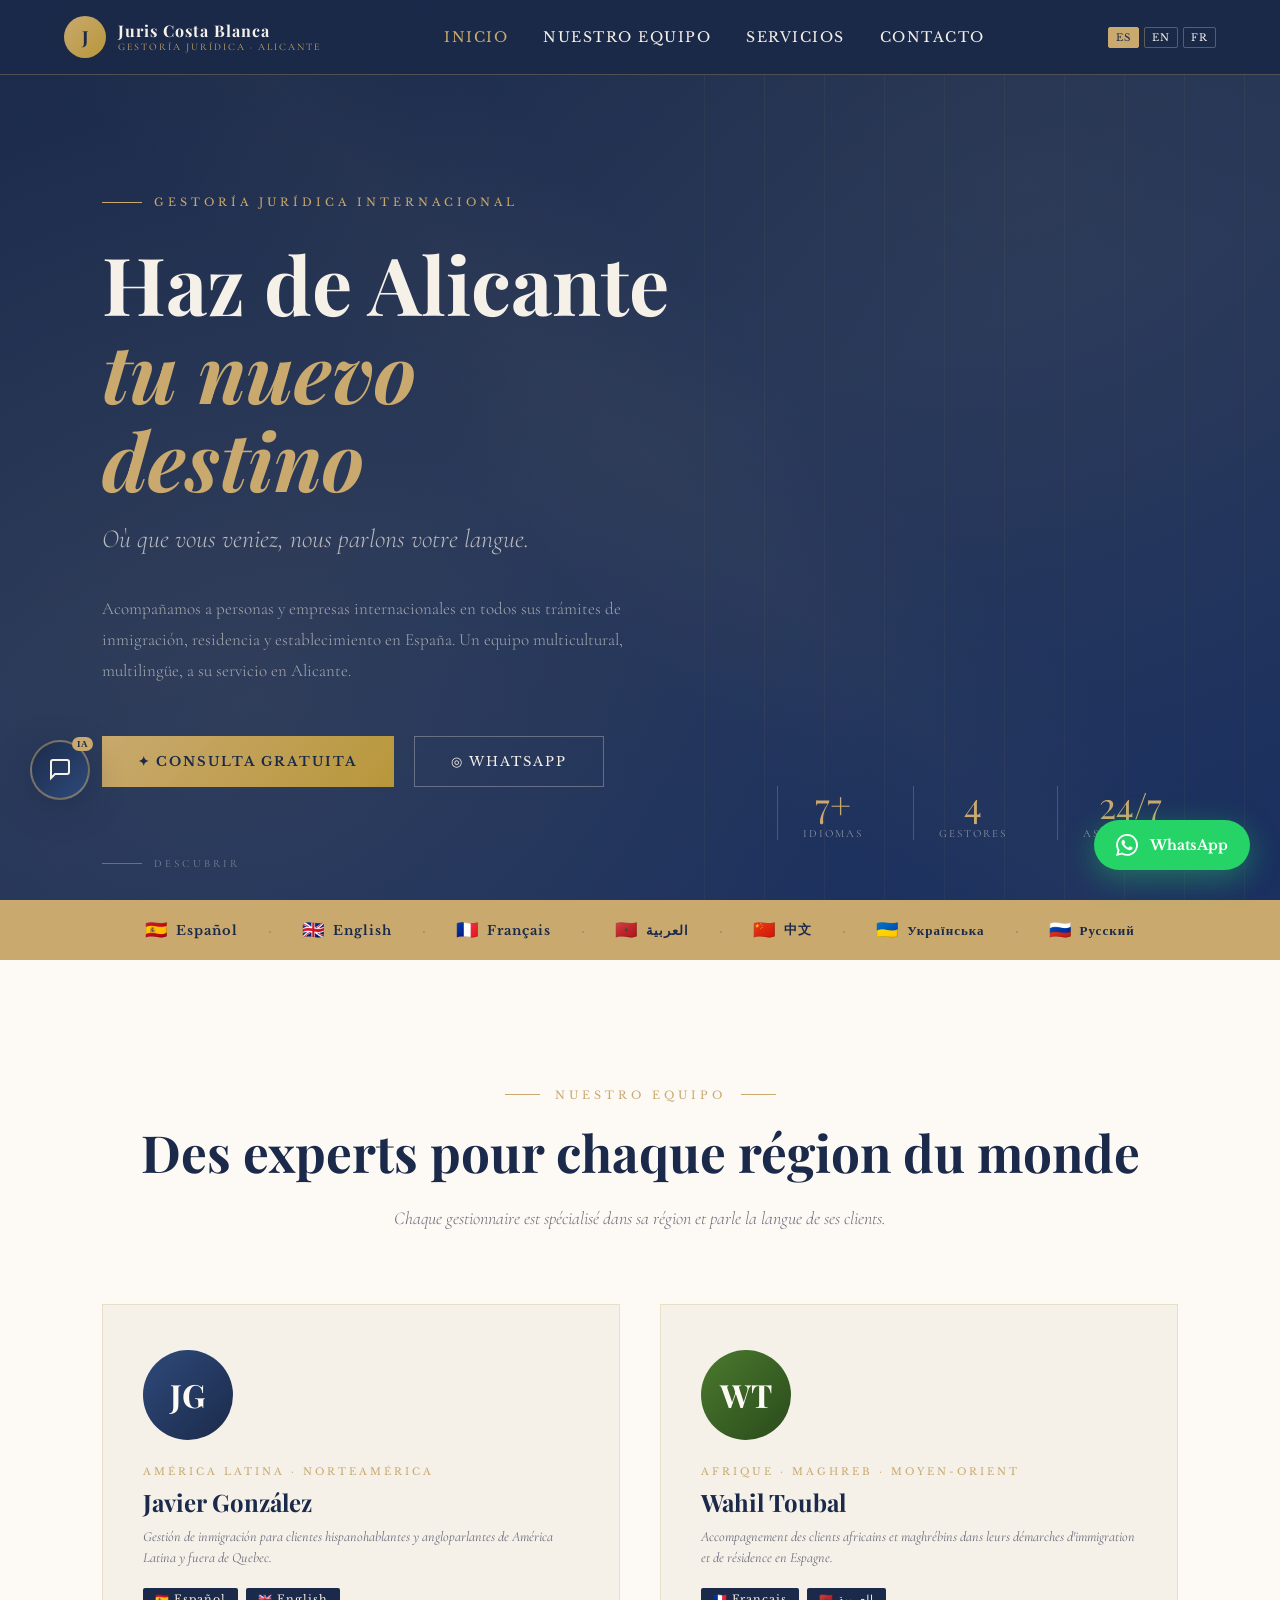
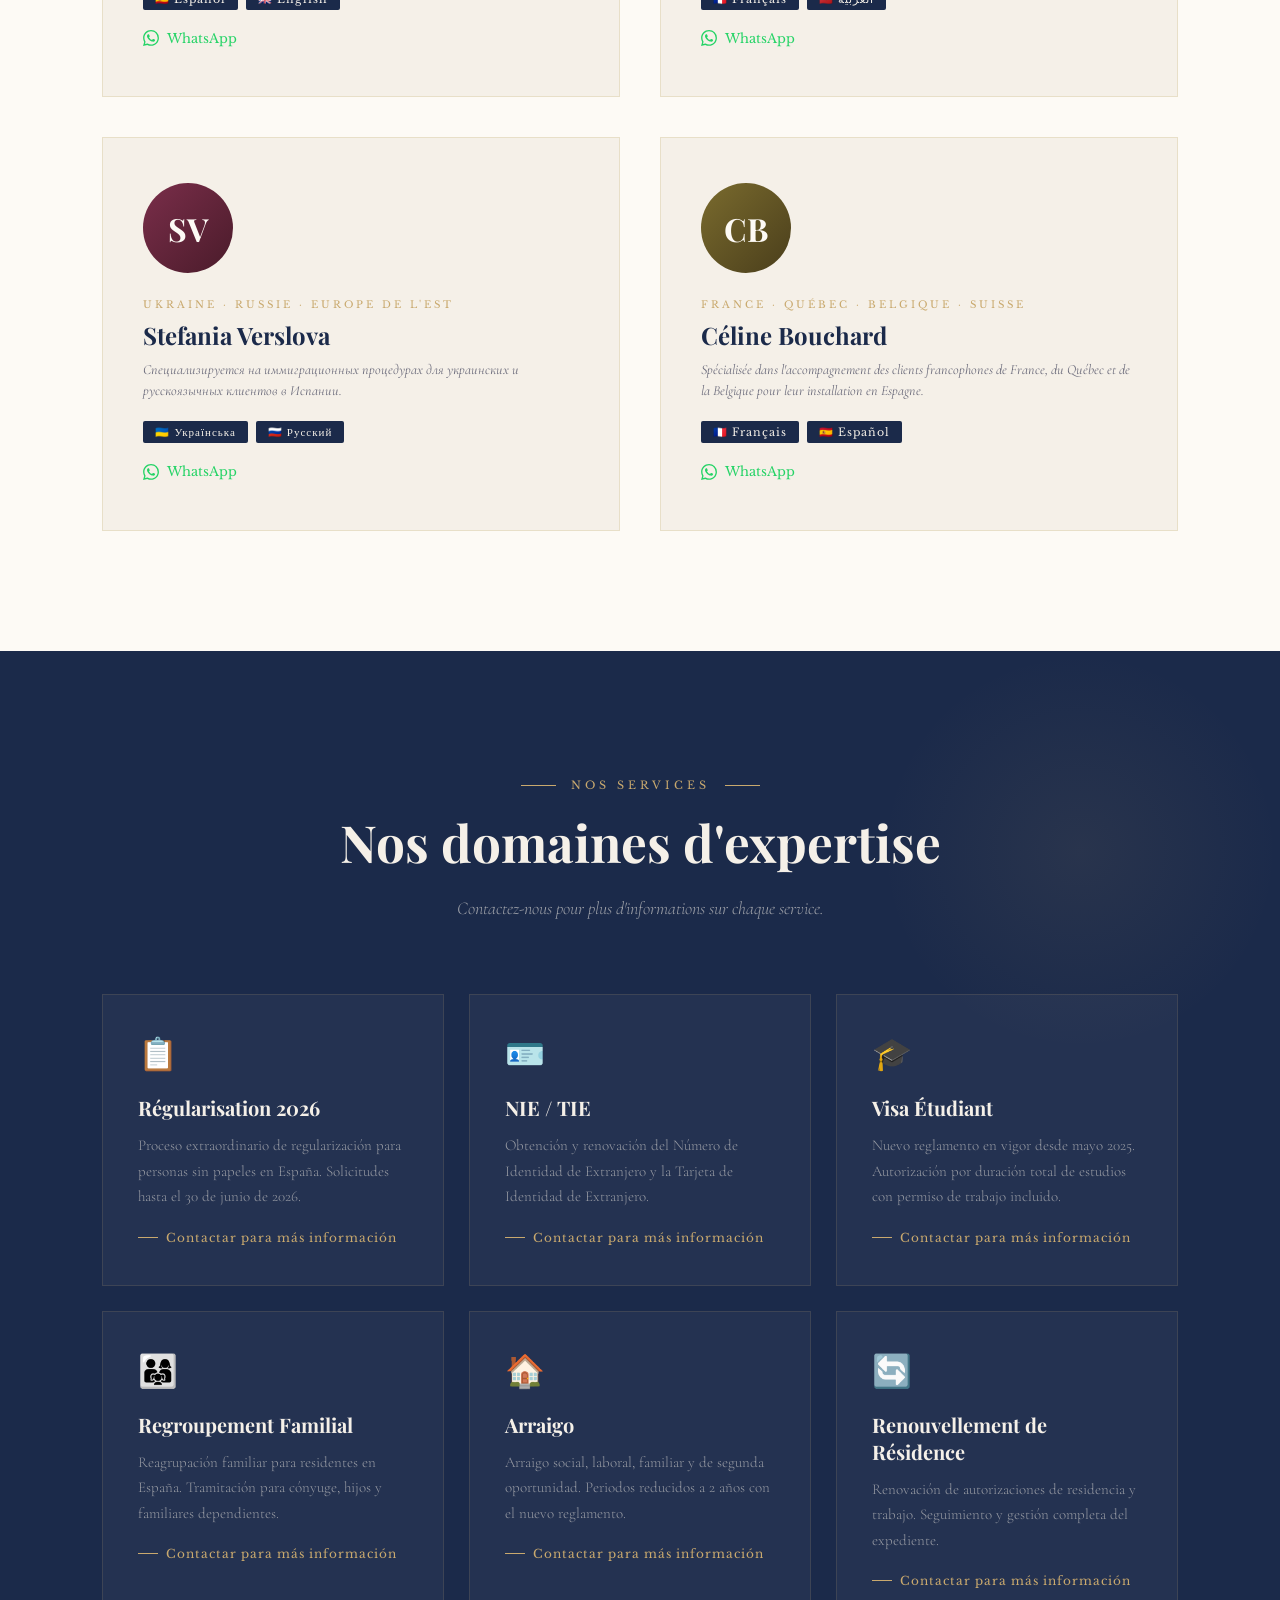
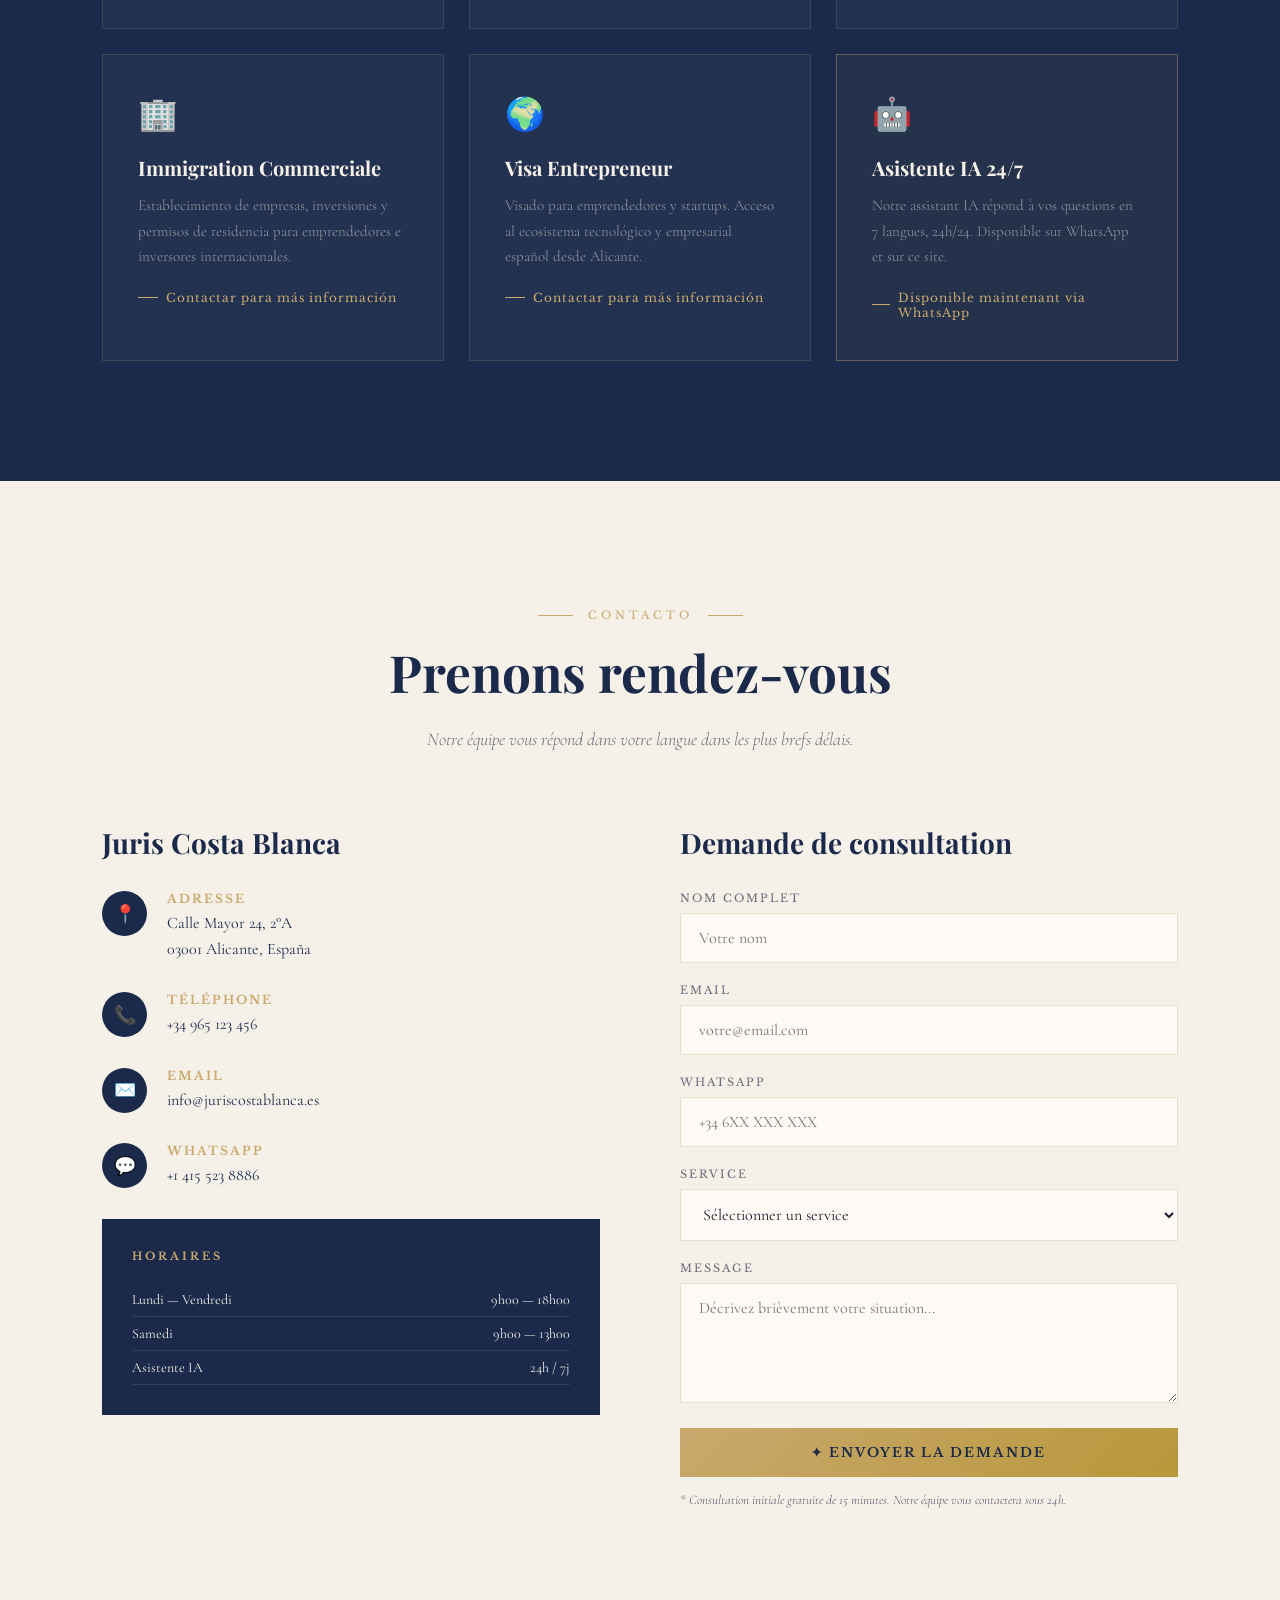
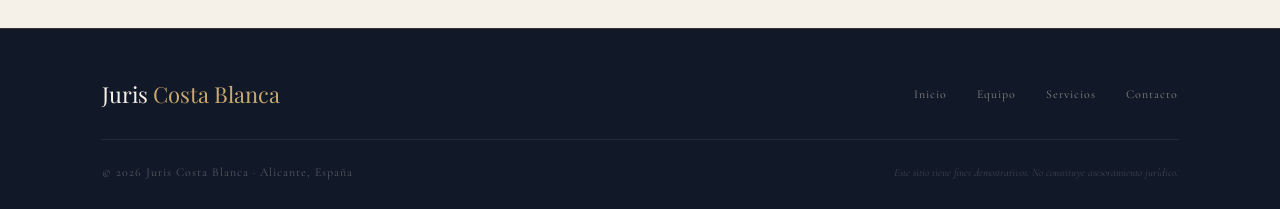
==== index.html @ 1ebd5392 "Update index.html" ====
<!DOCTYPE html>
<html lang="es">
<head>
  <meta charset="UTF-8" />
  <meta name="viewport" content="width=device-width, initial-scale=1.0" />
  <title>Juris Costa Blanca — Gestoría Jurídica Internacional · Alicante</title>
  <meta name="description" content="Gestoría jurídica especializada en inmigración internacional. Servicios en español, inglés, francés, árabe, chino, ucraniano y ruso. Alicante, España." />
  <link rel="stylesheet" href="style.css" />
  <link rel="icon" type="image/svg+xml" href="data:image/svg+xml,<svg xmlns='http://www.w3.org/2000/svg' viewBox='0 0 100 100'><text y='.9em' font-size='90'>⚖️</text></svg>" />
</head>
<body>

  <!-- NAVIGATION -->
  <nav>
    <a href="#accueil" class="nav-logo">
      <div class="nav-logo-icon">J</div>
      <div class="nav-logo-text">
        <span class="nav-logo-name">Juris Costa Blanca</span>
        <span class="nav-logo-sub">Gestoría Jurídica · Alicante</span>
      </div>
    </a>

    <ul class="nav-links" id="navLinks">
      <li><a href="#accueil" data-i18n="nav_accueil">Inicio</a></li>
      <li><a href="#bureau" data-i18n="nav_bureau">Nuestro Equipo</a></li>
      <li><a href="#activites" data-i18n="nav_activites">Servicios</a></li>
      <li><a href="#contact" data-i18n="nav_contact">Contacto</a></li>
    </ul>

    <div class="lang-selector">
      <button class="lang-btn active" onclick="setLang('es')">ES</button>
      <button class="lang-btn" onclick="setLang('en')">EN</button>
      <button class="lang-btn" onclick="setLang('fr')">FR</button>
    </div>

    <button class="hamburger" id="hamburger" aria-label="Menu">
      <span></span><span></span><span></span>
    </button>
  </nav>

  <!-- HERO -->
  <section id="accueil">
    <div class="hero-bg-pattern"></div>
    <div class="hero-lines"></div>

    <div class="hero-content">
      <div class="hero-eyebrow">
        <div class="hero-eyebrow-line"></div>
        <span data-i18n="hero_eyebrow">Gestoría Jurídica Internacional</span>
      </div>

      <h1 class="hero-title">
        <span data-i18n="hero_title1">Haz de Alicante</span><br>
        <em data-i18n="hero_title2">tu nuevo destino</em>
      </h1>

      <p class="hero-accroche" data-i18n="hero_accroche">
        Où que vous veniez, nous parlons votre langue.
      </p>

      <p class="hero-description" data-i18n="hero_description">
        Acompañamos a personas y empresas internacionales en todos sus trámites de inmigración, residencia y establecimiento en España. Un equipo multicultural, multilingüe, a su servicio en Alicante.
      </p>

      <div class="hero-ctas">
        <a href="#contact" class="btn-primary" data-i18n="hero_cta1">
          ✦ Consulta Gratuita
        </a>
        <a href="https://wa.me/14155238886" target="_blank" class="btn-secondary" data-i18n="hero_cta2">
          ◎ WhatsApp
        </a>
      </div>
    </div>

    <div class="hero-stats">
      <div class="hero-stat">
        <div class="hero-stat-number">7+</div>
        <div class="hero-stat-label" data-i18n="stat_langues">Idiomas</div>
      </div>
      <div class="hero-stat">
        <div class="hero-stat-number">4</div>
        <div class="hero-stat-label" data-i18n="stat_gestionnaires">Gestores</div>
      </div>
      <div class="hero-stat">
        <div class="hero-stat-number">24/7</div>
        <div class="hero-stat-label" data-i18n="stat_disponible">Asistente IA</div>
      </div>
    </div>

    <div class="hero-scroll">
      <div class="scroll-line"></div>
      <span data-i18n="hero_scroll">Descubrir</span>
    </div>
  </section>

  <!-- BARRE LANGUES -->
  <div class="langues-bar">
    <div class="langue-item"><span class="langue-flag">🇪🇸</span> Español</div>
    <div class="langue-sep">·</div>
    <div class="langue-item"><span class="langue-flag">🇬🇧</span> English</div>
    <div class="langue-sep">·</div>
    <div class="langue-item"><span class="langue-flag">🇫🇷</span> Français</div>
    <div class="langue-sep">·</div>
    <div class="langue-item"><span class="langue-flag">🇲🇦</span> العربية</div>
    <div class="langue-sep">·</div>
    <div class="langue-item"><span class="langue-flag">🇨🇳</span> 中文</div>
    <div class="langue-sep">·</div>
    <div class="langue-item"><span class="langue-flag">🇺🇦</span> Українська</div>
    <div class="langue-sep">·</div>
    <div class="langue-item"><span class="langue-flag">🇷🇺</span> Русский</div>
  </div>

  <!-- NOTRE BUREAU -->
  <section id="bureau">
    <div class="section-header reveal">
      <div class="section-eyebrow">
        <div class="section-eyebrow-line"></div>
        <span data-i18n="bureau_eyebrow">Nuestro Equipo</span>
        <div class="section-eyebrow-line"></div>
      </div>
      <h2 class="section-title" data-i18n="bureau_title">Des experts pour chaque région du monde</h2>
      <p class="section-subtitle" data-i18n="bureau_subtitle">
        Chaque gestionnaire est spécialisé dans sa région et parle la langue de ses clients.
      </p>
    </div>

    <div class="team-grid">

      <div class="team-card reveal">
        <div class="team-avatar avatar-javier">JG</div>
        <div class="team-region" data-i18n="javier_region">América Latina · Norteamérica</div>
        <h3 class="team-name">Javier González</h3>
        <p class="team-role" data-i18n="javier_role">
          Gestión de inmigración para clientes hispanohablantes y angloparlantes de América Latina y fuera de Quebec.
        </p>
        <div class="team-langues">
          <span class="langue-tag">🇪🇸 Español</span>
          <span class="langue-tag">🇬🇧 English</span>
        </div>
        <a href="https://wa.me/14155238886?text=Hola%20Javier%2C%20necesito%20informaci%C3%B3n%20sobre%20inmigraci%C3%B3n" target="_blank" class="team-whatsapp">
          <svg viewBox="0 0 24 24" width="16" height="16" fill="currentColor"><path d="M17.472 14.382c-.297-.149-1.758-.867-2.03-.967-.273-.099-.471-.148-.67.15-.197.297-.767.966-.94 1.164-.173.199-.347.223-.644.075-.297-.15-1.255-.463-2.39-1.475-.883-.788-1.48-1.761-1.653-2.059-.173-.297-.018-.458.13-.606.134-.133.298-.347.446-.52.149-.174.198-.298.298-.497.099-.198.05-.371-.025-.52-.075-.149-.669-1.612-.916-2.207-.242-.579-.487-.5-.669-.51-.173-.008-.371-.01-.57-.01-.198 0-.52.074-.792.372-.272.297-1.04 1.016-1.04 2.479 0 1.462 1.065 2.875 1.213 3.074.149.198 2.096 3.2 5.077 4.487.709.306 1.262.489 1.694.625.712.227 1.36.195 1.871.118.571-.085 1.758-.719 2.006-1.413.248-.694.248-1.289.173-1.413-.074-.124-.272-.198-.57-.347m-5.421 7.403h-.004a9.87 9.87 0 01-5.031-1.378l-.361-.214-3.741.982.998-3.648-.235-.374a9.86 9.86 0 01-1.51-5.26c.001-5.45 4.436-9.884 9.888-9.884 2.64 0 5.122 1.03 6.988 2.898a9.825 9.825 0 012.893 6.994c-.003 5.45-4.437 9.884-9.885 9.884m8.413-18.297A11.815 11.815 0 0012.05 0C5.495 0 .16 5.335.157 11.892c0 2.096.547 4.142 1.588 5.945L.057 24l6.305-1.654a11.882 11.882 0 005.683 1.448h.005c6.554 0 11.89-5.335 11.893-11.893a11.821 11.821 0 00-3.48-8.413z"/></svg>
          WhatsApp
        </a>
      </div>

      <div class="team-card reveal">
        <div class="team-avatar avatar-wahil">WT</div>
        <div class="team-region" data-i18n="wahil_region">Afrique · Maghreb · Moyen-Orient</div>
        <h3 class="team-name">Wahil Toubal</h3>
        <p class="team-role" data-i18n="wahil_role">
          Accompagnement des clients africains et maghrébins dans leurs démarches d'immigration et de résidence en Espagne.
        </p>
        <div class="team-langues">
          <span class="langue-tag">🇫🇷 Français</span>
          <span class="langue-tag">🇲🇦 العربية</span>
        </div>
        <a href="https://wa.me/14155238886?text=Bonjour%20Wahil%2C%20j%27ai%20besoin%20d%27informations%20sur%20l%27immigration" target="_blank" class="team-whatsapp">
          <svg viewBox="0 0 24 24" width="16" height="16" fill="currentColor"><path d="M17.472 14.382c-.297-.149-1.758-.867-2.03-.967-.273-.099-.471-.148-.67.15-.197.297-.767.966-.94 1.164-.173.199-.347.223-.644.075-.297-.15-1.255-.463-2.39-1.475-.883-.788-1.48-1.761-1.653-2.059-.173-.297-.018-.458.13-.606.134-.133.298-.347.446-.52.149-.174.198-.298.298-.497.099-.198.05-.371-.025-.52-.075-.149-.669-1.612-.916-2.207-.242-.579-.487-.5-.669-.51-.173-.008-.371-.01-.57-.01-.198 0-.52.074-.792.372-.272.297-1.04 1.016-1.04 2.479 0 1.462 1.065 2.875 1.213 3.074.149.198 2.096 3.2 5.077 4.487.709.306 1.262.489 1.694.625.712.227 1.36.195 1.871.118.571-.085 1.758-.719 2.006-1.413.248-.694.248-1.289.173-1.413-.074-.124-.272-.198-.57-.347m-5.421 7.403h-.004a9.87 9.87 0 01-5.031-1.378l-.361-.214-3.741.982.998-3.648-.235-.374a9.86 9.86 0 01-1.51-5.26c.001-5.45 4.436-9.884 9.888-9.884 2.64 0 5.122 1.03 6.988 2.898a9.825 9.825 0 012.893 6.994c-.003 5.45-4.437 9.884-9.885 9.884m8.413-18.297A11.815 11.815 0 0012.05 0C5.495 0 .16 5.335.157 11.892c0 2.096.547 4.142 1.588 5.945L.057 24l6.305-1.654a11.882 11.882 0 005.683 1.448h.005c6.554 0 11.89-5.335 11.893-11.893a11.821 11.821 0 00-3.48-8.413z"/></svg>
          WhatsApp
        </a>
      </div>

      <div class="team-card reveal">
        <div class="team-avatar avatar-stefania">SV</div>
        <div class="team-region" data-i18n="stefania_region">Ukraine · Russie · Europe de l'Est</div>
        <h3 class="team-name">Stefania Verslova</h3>
        <p class="team-role" data-i18n="stefania_role">
          Специализируется на иммиграционных процедурах для украинских и русскоязычных клиентов в Испании.
        </p>
        <div class="team-langues">
          <span class="langue-tag">🇺🇦 Українська</span>
          <span class="langue-tag">🇷🇺 Русский</span>
        </div>
        <a href="https://wa.me/14155238886?text=Hello%2C%20I%20need%20information%20about%20immigration" target="_blank" class="team-whatsapp">
          <svg viewBox="0 0 24 24" width="16" height="16" fill="currentColor"><path d="M17.472 14.382c-.297-.149-1.758-.867-2.03-.967-.273-.099-.471-.148-.67.15-.197.297-.767.966-.94 1.164-.173.199-.347.223-.644.075-.297-.15-1.255-.463-2.39-1.475-.883-.788-1.48-1.761-1.653-2.059-.173-.297-.018-.458.13-.606.134-.133.298-.347.446-.52.149-.174.198-.298.298-.497.099-.198.05-.371-.025-.52-.075-.149-.669-1.612-.916-2.207-.242-.579-.487-.5-.669-.51-.173-.008-.371-.01-.57-.01-.198 0-.52.074-.792.372-.272.297-1.04 1.016-1.04 2.479 0 1.462 1.065 2.875 1.213 3.074.149.198 2.096 3.2 5.077 4.487.709.306 1.262.489 1.694.625.712.227 1.36.195 1.871.118.571-.085 1.758-.719 2.006-1.413.248-.694.248-1.289.173-1.413-.074-.124-.272-.198-.57-.347m-5.421 7.403h-.004a9.87 9.87 0 01-5.031-1.378l-.361-.214-3.741.982.998-3.648-.235-.374a9.86 9.86 0 01-1.51-5.26c.001-5.45 4.436-9.884 9.888-9.884 2.64 0 5.122 1.03 6.988 2.898a9.825 9.825 0 012.893 6.994c-.003 5.45-4.437 9.884-9.885 9.884m8.413-18.297A11.815 11.815 0 0012.05 0C5.495 0 .16 5.335.157 11.892c0 2.096.547 4.142 1.588 5.945L.057 24l6.305-1.654a11.882 11.882 0 005.683 1.448h.005c6.554 0 11.89-5.335 11.893-11.893a11.821 11.821 0 00-3.48-8.413z"/></svg>
          WhatsApp
        </a>
      </div>

      <div class="team-card reveal">
        <div class="team-avatar avatar-celine">CB</div>
        <div class="team-region" data-i18n="celine_region">France · Québec · Belgique · Suisse</div>
        <h3 class="team-name">Céline Bouchard</h3>
        <p class="team-role" data-i18n="celine_role">
          Spécialisée dans l'accompagnement des clients francophones de France, du Québec et de la Belgique pour leur installation en Espagne.
        </p>
        <div class="team-langues">
          <span class="langue-tag">🇫🇷 Français</span>
          <span class="langue-tag">🇪🇸 Español</span>
        </div>
        <a href="https://wa.me/14155238886?text=Bonjour%20C%C3%A9line%2C%20j%27ai%20besoin%20d%27informations%20sur%20l%27immigration" target="_blank" class="team-whatsapp">
          <svg viewBox="0 0 24 24" width="16" height="16" fill="currentColor"><path d="M17.472 14.382c-.297-.149-1.758-.867-2.03-.967-.273-.099-.471-.148-.67.15-.197.297-.767.966-.94 1.164-.173.199-.347.223-.644.075-.297-.15-1.255-.463-2.39-1.475-.883-.788-1.48-1.761-1.653-2.059-.173-.297-.018-.458.13-.606.134-.133.298-.347.446-.52.149-.174.198-.298.298-.497.099-.198.05-.371-.025-.52-.075-.149-.669-1.612-.916-2.207-.242-.579-.487-.5-.669-.51-.173-.008-.371-.01-.57-.01-.198 0-.52.074-.792.372-.272.297-1.04 1.016-1.04 2.479 0 1.462 1.065 2.875 1.213 3.074.149.198 2.096 3.2 5.077 4.487.709.306 1.262.489 1.694.625.712.227 1.36.195 1.871.118.571-.085 1.758-.719 2.006-1.413.248-.694.248-1.289.173-1.413-.074-.124-.272-.198-.57-.347m-5.421 7.403h-.004a9.87 9.87 0 01-5.031-1.378l-.361-.214-3.741.982.998-3.648-.235-.374a9.86 9.86 0 01-1.51-5.26c.001-5.45 4.436-9.884 9.888-9.884 2.64 0 5.122 1.03 6.988 2.898a9.825 9.825 0 012.893 6.994c-.003 5.45-4.437 9.884-9.885 9.884m8.413-18.297A11.815 11.815 0 0012.05 0C5.495 0 .16 5.335.157 11.892c0 2.096.547 4.142 1.588 5.945L.057 24l6.305-1.654a11.882 11.882 0 005.683 1.448h.005c6.554 0 11.89-5.335 11.893-11.893a11.821 11.821 0 00-3.48-8.413z"/></svg>
          WhatsApp
        </a>
      </div>

    </div>
  </section>

  <!-- ACTIVITÉS -->
  <section id="activites">
    <div class="section-header reveal">
      <div class="section-eyebrow">
        <div class="section-eyebrow-line"></div>
        <span data-i18n="activites_eyebrow">Nos Services</span>
        <div class="section-eyebrow-line"></div>
      </div>
      <h2 class="section-title" data-i18n="activites_title">Nos domaines d'expertise</h2>
      <p class="section-subtitle" data-i18n="activites_subtitle">
        Contactez-nous pour plus d'informations sur chaque service.
      </p>
    </div>

    <div class="activites-grid">

      <div class="activite-card reveal">
        <div class="activite-icon">📋</div>
        <h3 class="activite-title" data-i18n="act1_title">Régularisation 2026</h3>
        <p class="activite-desc" data-i18n="act1_desc">
          Proceso extraordinario de regularización para personas sin papeles en España. Solicitudes hasta el 30 de junio de 2026.
        </p>
        <div class="activite-contact" data-i18n="act_contact">Contactar para más información</div>
      </div>

      <div class="activite-card reveal">
        <div class="activite-icon">🪪</div>
        <h3 class="activite-title" data-i18n="act2_title">NIE / TIE</h3>
        <p class="activite-desc" data-i18n="act2_desc">
          Obtención y renovación del Número de Identidad de Extranjero y la Tarjeta de Identidad de Extranjero.
        </p>
        <div class="activite-contact" data-i18n="act_contact">Contactar para más información</div>
      </div>

      <div class="activite-card reveal">
        <div class="activite-icon">🎓</div>
        <h3 class="activite-title" data-i18n="act3_title">Visa Étudiant</h3>
        <p class="activite-desc" data-i18n="act3_desc">
          Nuevo reglamento en vigor desde mayo 2025. Autorización por duración total de estudios con permiso de trabajo incluido.
        </p>
        <div class="activite-contact" data-i18n="act_contact">Contactar para más información</div>
      </div>

      <div class="activite-card reveal">
        <div class="activite-icon">👨‍👩‍👧</div>
        <h3 class="activite-title" data-i18n="act4_title">Regroupement Familial</h3>
        <p class="activite-desc" data-i18n="act4_desc">
          Reagrupación familiar para residentes en España. Tramitación para cónyuge, hijos y familiares dependientes.
        </p>
        <div class="activite-contact" data-i18n="act_contact">Contactar para más información</div>
      </div>

      <div class="activite-card reveal">
        <div class="activite-icon">🏠</div>
        <h3 class="activite-title" data-i18n="act5_title">Arraigo</h3>
        <p class="activite-desc" data-i18n="act5_desc">
          Arraigo social, laboral, familiar y de segunda oportunidad. Periodos reducidos a 2 años con el nuevo reglamento.
        </p>
        <div class="activite-contact" data-i18n="act_contact">Contactar para más información</div>
      </div>

      <div class="activite-card reveal">
        <div class="activite-icon">🔄</div>
        <h3 class="activite-title" data-i18n="act6_title">Renouvellement de Résidence</h3>
        <p class="activite-desc" data-i18n="act6_desc">
          Renovación de autorizaciones de residencia y trabajo. Seguimiento y gestión completa del expediente.
        </p>
        <div class="activite-contact" data-i18n="act_contact">Contactar para más información</div>
      </div>

      <div class="activite-card reveal">
        <div class="activite-icon">🏢</div>
        <h3 class="activite-title" data-i18n="act7_title">Immigration Commerciale</h3>
        <p class="activite-desc" data-i18n="act7_desc">
          Establecimiento de empresas, inversiones y permisos de residencia para emprendedores e inversores internacionales.
        </p>
        <div class="activite-contact" data-i18n="act_contact">Contactar para más información</div>
      </div>

      <div class="activite-card reveal">
        <div class="activite-icon">🌍</div>
        <h3 class="activite-title" data-i18n="act8_title">Visa Entrepreneur</h3>
        <p class="activite-desc" data-i18n="act8_desc">
          Visado para emprendedores y startups. Acceso al ecosistema tecnológico y empresarial español desde Alicante.
        </p>
        <div class="activite-contact" data-i18n="act_contact">Contactar para más información</div>
      </div>

      <div class="activite-card reveal" style="border-color: rgba(201,169,110,0.4); background: rgba(201,169,110,0.06);">
        <div class="activite-icon">🤖</div>
        <h3 class="activite-title" data-i18n="act9_title">Asistente IA 24/7</h3>
        <p class="activite-desc" data-i18n="act9_desc">
          Notre assistant IA répond à vos questions en 7 langues, 24h/24. Disponible sur WhatsApp et sur ce site.
        </p>
        <div class="activite-contact" data-i18n="act9_contact">Disponible maintenant via WhatsApp</div>
      </div>

    </div>
  </section>

  <!-- CONTACT -->
  <section id="contact">
    <div class="section-header reveal">
      <div class="section-eyebrow">
        <div class="section-eyebrow-line"></div>
        <span data-i18n="contact_eyebrow">Contacto</span>
        <div class="section-eyebrow-line"></div>
      </div>
      <h2 class="section-title" data-i18n="contact_title">Prenons rendez-vous</h2>
      <p class="section-subtitle" data-i18n="contact_subtitle">
        Notre équipe vous répond dans votre langue dans les plus brefs délais.
      </p>
    </div>

    <div class="contact-grid">
      <div class="contact-info reveal">
        <h3 data-i18n="contact_info_title">Juris Costa Blanca</h3>

        <div class="contact-item">
          <div class="contact-item-icon">📍</div>
          <div class="contact-item-content">
            <h4 data-i18n="contact_adresse">Adresse</h4>
            <p>Calle Mayor 24, 2°A<br>03001 Alicante, España</p>
          </div>
        </div>

        <div class="contact-item">
          <div class="contact-item-icon">📞</div>
          <div class="contact-item-content">
            <h4 data-i18n="contact_tel">Téléphone</h4>
            <p>+34 965 123 456</p>
          </div>
        </div>

        <div class="contact-item">
          <div class="contact-item-icon">✉️</div>
          <div class="contact-item-content">
            <h4>Email</h4>
            <p>info@juriscostablanca.es</p>
          </div>
        </div>

        <div class="contact-item">
          <div class="contact-item-icon">💬</div>
          <div class="contact-item-content">
            <h4>WhatsApp</h4>
            <p>+1 415 523 8886</p>
          </div>
        </div>

        <div class="contact-horaires">
          <h4 data-i18n="contact_horaires">Horaires</h4>
          <div class="horaire-row">
            <span data-i18n="horaire_semaine">Lundi — Vendredi</span>
            <span>9h00 — 18h00</span>
          </div>
          <div class="horaire-row">
            <span data-i18n="horaire_samedi">Samedi</span>
            <span>9h00 — 13h00</span>
          </div>
          <div class="horaire-row">
            <span data-i18n="horaire_ia">Asistente IA</span>
            <span>24h / 7j</span>
          </div>
        </div>
      </div>

      <div class="contact-form-section reveal">
        <h3 data-i18n="form_title">Demande de consultation</h3>
        <div class="form-group">
          <label data-i18n="form_nom">Nom complet</label>
          <input type="text" placeholder="Votre nom" />
        </div>
        <div class="form-group">
          <label>Email</label>
          <input type="email" placeholder="votre@email.com" />
        </div>
        <div class="form-group">
          <label>WhatsApp</label>
          <input type="tel" placeholder="+34 6XX XXX XXX" />
        </div>
        <div class="form-group">
          <label data-i18n="form_service">Service</label>
          <select>
            <option data-i18n="form_select">Sélectionner un service</option>
            <option>Régularisation 2026</option>
            <option>NIE / TIE</option>
            <option>Visa Étudiant</option>
            <option>Regroupement Familial</option>
            <option>Arraigo</option>
            <option>Renouvellement Résidence</option>
            <option>Immigration Commerciale</option>
            <option>Visa Entrepreneur</option>
          </select>
        </div>
        <div class="form-group">
          <label data-i18n="form_message">Message</label>
          <textarea placeholder="Décrivez brièvement votre situation..."></textarea>
        </div>
        <button class="btn-primary" style="width:100%; justify-content:center;" data-i18n="form_submit">
          ✦ Envoyer la demande
        </button>
        <p class="form-note" data-i18n="form_note">
          * Consultation initiale gratuite de 15 minutes. Notre équipe vous contactera sous 24h.
        </p>
      </div>
    </div>
  </section>

  <!-- WHATSAPP FLOAT -->
  <a href="https://wa.me/14155238886?text=Hola%2C%20me%20gustar%C3%ADa%20obtener%20informaci%C3%B3n%20sobre%20inmigraci%C3%B3n%20en%20Espa%C3%B1a" 
     target="_blank" 
     class="whatsapp-float"
     aria-label="Contactar por WhatsApp">
    <svg viewBox="0 0 24 24" xmlns="http://www.w3.org/2000/svg">
      <path d="M17.472 14.382c-.297-.149-1.758-.867-2.03-.967-.273-.099-.471-.148-.67.15-.197.297-.767.966-.94 1.164-.173.199-.347.223-.644.075-.297-.15-1.255-.463-2.39-1.475-.883-.788-1.48-1.761-1.653-2.059-.173-.297-.018-.458.13-.606.134-.133.298-.347.446-.52.149-.174.198-.298.298-.497.099-.198.05-.371-.025-.52-.075-.149-.669-1.612-.916-2.207-.242-.579-.487-.5-.669-.51-.173-.008-.371-.01-.57-.01-.198 0-.52.074-.792.372-.272.297-1.04 1.016-1.04 2.479 0 1.462 1.065 2.875 1.213 3.074.149.198 2.096 3.2 5.077 4.487.709.306 1.262.489 1.694.625.712.227 1.36.195 1.871.118.571-.085 1.758-.719 2.006-1.413.248-.694.248-1.289.173-1.413-.074-.124-.272-.198-.57-.347m-5.421 7.403h-.004a9.87 9.87 0 01-5.031-1.378l-.361-.214-3.741.982.998-3.648-.235-.374a9.86 9.86 0 01-1.51-5.26c.001-5.45 4.436-9.884 9.888-9.884 2.64 0 5.122 1.03 6.988 2.898a9.825 9.825 0 012.893 6.994c-.003 5.45-4.437 9.884-9.885 9.884m8.413-18.297A11.815 11.815 0 0012.05 0C5.495 0 .16 5.335.157 11.892c0 2.096.547 4.142 1.588 5.945L.057 24l6.305-1.654a11.882 11.882 0 005.683 1.448h.005c6.554 0 11.89-5.335 11.893-11.893a11.821 11.821 0 00-3.48-8.413z"/>
    </svg>
    WhatsApp
  </a>

  <!-- FOOTER -->
  <footer>
    <div class="footer-top">
      <div class="footer-logo">
        Juris <span>Costa Blanca</span>
      </div>
      <div class="footer-links">
        <a href="#accueil" data-i18n="nav_accueil">Inicio</a>
        <a href="#bureau" data-i18n="nav_bureau">Equipo</a>
        <a href="#activites" data-i18n="nav_activites">Servicios</a>
        <a href="#contact" data-i18n="nav_contact">Contacto</a>
      </div>
    </div>
    <div class="footer-bottom">
      <p class="footer-copy">© 2026 Juris Costa Blanca · Alicante, España</p>
      <p class="footer-legal">Este sitio tiene fines demostrativos. No constituye asesoramiento jurídico.</p>
    </div>
  </footer>

  <script src="main.js"></script>
  <script src="api/chat.js"></script>
</body>
</html>
---- style.css ----
@import url('https://fonts.googleapis.com/css2?family=Playfair+Display:wght@400;600;700&family=Cormorant+Garamond:ital,wght@0,300;0,400;0,600;1,300&family=Libre+Baskerville:wght@400;700&display=swap');

:root {
  --bleu-profond: #1B2A4A;
  --bleu-marine: #243558;
  --bleu-accent: #2E4A7A;
  --beige-clair: #F5F0E8;
  --beige-moyen: #E8DFC8;
  --beige-dore: #C9A96E;
  --blanc: #FDFAF5;
  --texte-sombre: #1A1A2E;
  --texte-gris: #6B6B7B;
  --or: #B8973A;
}

* {
  margin: 0;
  padding: 0;
  box-sizing: border-box;
}

html {
  scroll-behavior: smooth;
}

body {
  font-family: 'Cormorant Garamond', serif;
  background-color: var(--blanc);
  color: var(--texte-sombre);
  overflow-x: hidden;
}

/* ===== NAVIGATION ===== */
nav {
  position: fixed;
  top: 0;
  width: 100%;
  z-index: 1000;
  background: rgba(27, 42, 74, 0.97);
  backdrop-filter: blur(10px);
  padding: 0 5%;
  display: flex;
  justify-content: space-between;
  align-items: center;
  height: 75px;
  border-bottom: 1px solid rgba(201, 169, 110, 0.3);
}

.nav-logo {
  display: flex;
  align-items: center;
  gap: 12px;
  text-decoration: none;
}

.nav-logo-icon {
  width: 42px;
  height: 42px;
  background: linear-gradient(135deg, var(--beige-dore), var(--or));
  border-radius: 50%;
  display: flex;
  align-items: center;
  justify-content: center;
  font-size: 18px;
  color: var(--bleu-profond);
  font-weight: 700;
  font-family: 'Playfair Display', serif;
}

.nav-logo-text {
  display: flex;
  flex-direction: column;
}

.nav-logo-name {
  font-family: 'Playfair Display', serif;
  font-size: 16px;
  font-weight: 700;
  color: var(--beige-clair);
  letter-spacing: 1px;
  line-height: 1.2;
}

.nav-logo-sub {
  font-size: 10px;
  color: var(--beige-dore);
  letter-spacing: 2px;
  text-transform: uppercase;
}

.nav-links {
  display: flex;
  align-items: center;
  gap: 35px;
  list-style: none;
}

.nav-links a {
  text-decoration: none;
  color: var(--beige-clair);
  font-size: 14px;
  letter-spacing: 1.5px;
  text-transform: uppercase;
  font-family: 'Libre Baskerville', serif;
  transition: color 0.3s;
  position: relative;
}

.nav-links a::after {
  content: '';
  position: absolute;
  bottom: -4px;
  left: 0;
  width: 0;
  height: 1px;
  background: var(--beige-dore);
  transition: width 0.3s;
}

.nav-links a:hover {
  color: var(--beige-dore);
}

.nav-links a:hover::after {
  width: 100%;
}

.lang-selector {
  display: flex;
  gap: 5px;
}

.lang-btn {
  background: transparent;
  border: 1px solid rgba(201, 169, 110, 0.4);
  color: var(--beige-clair);
  padding: 3px 7px;
  font-size: 10px;
  letter-spacing: 1px;
  cursor: pointer;
  transition: all 0.3s;
  font-family: 'Libre Baskerville', serif;
  border-radius: 2px;
}

.lang-btn:hover,
.lang-btn.active {
  background: var(--beige-dore);
  color: var(--bleu-profond);
  border-color: var(--beige-dore);
}

.hamburger {
  display: none;
  flex-direction: column;
  gap: 5px;
  cursor: pointer;
  background: none;
  border: none;
  padding: 5px;
}

.hamburger span {
  width: 25px;
  height: 2px;
  background: var(--beige-clair);
  transition: all 0.3s;
}

/* ===== HERO ===== */
#accueil {
  min-height: 100vh;
  background: linear-gradient(160deg, var(--bleu-profond) 0%, var(--bleu-marine) 50%, #1A3060 100%);
  display: flex;
  align-items: center;
  position: relative;
  overflow: hidden;
  padding-top: 75px;
}

.hero-bg-pattern {
  position: absolute;
  inset: 0;
  background-image: 
    radial-gradient(circle at 20% 80%, rgba(201, 169, 110, 0.08) 0%, transparent 50%),
    radial-gradient(circle at 80% 20%, rgba(201, 169, 110, 0.06) 0%, transparent 50%),
    linear-gradient(45deg, transparent 40%, rgba(201, 169, 110, 0.03) 50%, transparent 60%);
}

.hero-lines {
  position: absolute;
  right: 0;
  top: 0;
  width: 45%;
  height: 100%;
  opacity: 0.06;
  background-image: repeating-linear-gradient(
    90deg,
    var(--beige-dore) 0px,
    var(--beige-dore) 1px,
    transparent 1px,
    transparent 60px
  );
}

.hero-content {
  position: relative;
  z-index: 2;
  padding: 0 8%;
  max-width: 800px;
}

.hero-eyebrow {
  display: inline-flex;
  align-items: center;
  gap: 12px;
  margin-bottom: 30px;
  opacity: 0;
  animation: fadeUp 0.8s forwards 0.3s;
}

.hero-eyebrow-line {
  width: 40px;
  height: 1px;
  background: var(--beige-dore);
}

.hero-eyebrow span {
  font-size: 11px;
  letter-spacing: 4px;
  text-transform: uppercase;
  color: var(--beige-dore);
  font-family: 'Libre Baskerville', serif;
}

.hero-title {
  font-family: 'Playfair Display', serif;
  font-size: clamp(42px, 7vw, 80px);
  font-weight: 700;
  color: var(--beige-clair);
  line-height: 1.1;
  margin-bottom: 20px;
  opacity: 0;
  animation: fadeUp 0.8s forwards 0.5s;
}

.hero-title em {
  font-style: italic;
  color: var(--beige-dore);
}

.hero-accroche {
  font-size: clamp(18px, 2.5vw, 26px);
  color: rgba(245, 240, 232, 0.7);
  font-style: italic;
  margin-bottom: 40px;
  font-weight: 300;
  opacity: 0;
  animation: fadeUp 0.8s forwards 0.7s;
}

.hero-description {
  font-size: 17px;
  color: rgba(245, 240, 232, 0.6);
  line-height: 1.8;
  max-width: 550px;
  margin-bottom: 50px;
  font-weight: 300;
  opacity: 0;
  animation: fadeUp 0.8s forwards 0.9s;
}

.hero-ctas {
  display: flex;
  gap: 20px;
  flex-wrap: wrap;
  opacity: 0;
  animation: fadeUp 0.8s forwards 1.1s;
}

.btn-primary {
  background: linear-gradient(135deg, var(--beige-dore), var(--or));
  color: var(--bleu-profond);
  padding: 16px 36px;
  font-size: 13px;
  letter-spacing: 2px;
  text-transform: uppercase;
  font-family: 'Libre Baskerville', serif;
  font-weight: 700;
  text-decoration: none;
  border: none;
  cursor: pointer;
  transition: all 0.3s;
  display: inline-flex;
  align-items: center;
  gap: 10px;
}

.btn-primary:hover {
  transform: translateY(-2px);
  box-shadow: 0 10px 30px rgba(201, 169, 110, 0.4);
}

.btn-secondary {
  background: transparent;
  color: var(--beige-clair);
  padding: 16px 36px;
  font-size: 13px;
  letter-spacing: 2px;
  text-transform: uppercase;
  font-family: 'Libre Baskerville', serif;
  text-decoration: none;
  border: 1px solid rgba(245, 240, 232, 0.3);
  cursor: pointer;
  transition: all 0.3s;
  display: inline-flex;
  align-items: center;
  gap: 10px;
}

.btn-secondary:hover {
  border-color: var(--beige-dore);
  color: var(--beige-dore);
  transform: translateY(-2px);
}

.hero-stats {
  position: absolute;
  bottom: 60px;
  right: 8%;
  display: flex;
  gap: 50px;
  opacity: 0;
  animation: fadeUp 0.8s forwards 1.3s;
}

.hero-stat {
  text-align: center;
  border-left: 1px solid rgba(201, 169, 110, 0.3);
  padding-left: 25px;
}

.hero-stat-number {
  font-family: 'Playfair Display', serif;
  font-size: 36px;
  color: var(--beige-dore);
  line-height: 1;
  margin-bottom: 5px;
}

.hero-stat-label {
  font-size: 11px;
  letter-spacing: 2px;
  text-transform: uppercase;
  color: rgba(245, 240, 232, 0.5);
}

.hero-scroll {
  position: absolute;
  bottom: 30px;
  left: 8%;
  display: flex;
  align-items: center;
  gap: 12px;
  color: rgba(245, 240, 232, 0.4);
  font-size: 11px;
  letter-spacing: 3px;
  text-transform: uppercase;
}

.scroll-line {
  width: 40px;
  height: 1px;
  background: rgba(245, 240, 232, 0.3);
  animation: scrollPulse 2s infinite;
}

/* ===== LANGUES SECTION ===== */
.langues-bar {
  background: var(--beige-dore);
  padding: 18px 8%;
  display: flex;
  justify-content: center;
  align-items: center;
  gap: 30px;
  flex-wrap: wrap;
}

.langue-item {
  display: flex;
  align-items: center;
  gap: 8px;
  color: var(--bleu-profond);
  font-size: 13px;
  letter-spacing: 1px;
  font-family: 'Libre Baskerville', serif;
  font-weight: 700;
}

.langue-flag {
  font-size: 18px;
}

.langue-sep {
  color: rgba(27, 42, 74, 0.3);
  font-size: 20px;
}

/* ===== SECTIONS COMMUNES ===== */
.section-header {
  text-align: center;
  margin-bottom: 70px;
}

.section-eyebrow {
  display: inline-flex;
  align-items: center;
  gap: 15px;
  margin-bottom: 20px;
}

.section-eyebrow-line {
  width: 35px;
  height: 1px;
  background: var(--beige-dore);
}

.section-eyebrow span {
  font-size: 11px;
  letter-spacing: 4px;
  text-transform: uppercase;
  color: var(--beige-dore);
  font-family: 'Libre Baskerville', serif;
}

.section-title {
  font-family: 'Playfair Display', serif;
  font-size: clamp(32px, 4vw, 52px);
  color: var(--bleu-profond);
  line-height: 1.2;
  margin-bottom: 20px;
}

.section-subtitle {
  font-size: 18px;
  color: var(--texte-gris);
  font-style: italic;
  font-weight: 300;
  max-width: 600px;
  margin: 0 auto;
  line-height: 1.7;
}

/* ===== BUREAU ===== */
#bureau {
  padding: 120px 8%;
  background: var(--blanc);
}

.team-grid {
  display: grid;
  grid-template-columns: repeat(2, 1fr);
  gap: 40px;
  max-width: 1100px;
  margin: 0 auto;
}

.team-card {
  background: var(--beige-clair);
  border: 1px solid var(--beige-moyen);
  padding: 45px 40px;
  position: relative;
  transition: all 0.4s;
  overflow: hidden;
}

.team-card::before {
  content: '';
  position: absolute;
  top: 0;
  left: 0;
  width: 4px;
  height: 0;
  background: linear-gradient(to bottom, var(--beige-dore), var(--or));
  transition: height 0.4s;
}

.team-card:hover::before {
  height: 100%;
}

.team-card:hover {
  transform: translateY(-5px);
  box-shadow: 0 20px 50px rgba(27, 42, 74, 0.12);
}

.team-avatar {
  width: 90px;
  height: 90px;
  border-radius: 50%;
  margin-bottom: 25px;
  display: flex;
  align-items: center;
  justify-content: center;
  font-family: 'Playfair Display', serif;
  font-size: 32px;
  font-weight: 700;
  color: var(--blanc);
  position: relative;
}

.avatar-javier {
  background: linear-gradient(135deg, #2E4A7A, #1B2A4A);
}

.avatar-wahil {
  background: linear-gradient(135deg, #4A7A2E, #2A4A1B);
}

.avatar-stefania {
  background: linear-gradient(135deg, #7A2E4A, #4A1B2A);
}

.avatar-celine {
  background: linear-gradient(135deg, #7A6B2E, #4A3E1B);
}

.team-region {
  font-size: 10px;
  letter-spacing: 3px;
  text-transform: uppercase;
  color: var(--beige-dore);
  font-family: 'Libre Baskerville', serif;
  margin-bottom: 8px;
}

.team-name {
  font-family: 'Playfair Display', serif;
  font-size: 24px;
  color: var(--bleu-profond);
  margin-bottom: 8px;
}

.team-role {
  font-size: 14px;
  color: var(--texte-gris);
  font-style: italic;
  margin-bottom: 20px;
  line-height: 1.5;
}

.team-langues {
  display: flex;
  gap: 8px;
  flex-wrap: wrap;
}

.langue-tag {
  background: var(--bleu-profond);
  color: var(--beige-clair);
  padding: 4px 12px;
  font-size: 11px;
  letter-spacing: 1px;
  font-family: 'Libre Baskerville', serif;
  border-radius: 2px;
}

.team-whatsapp {
  margin-top: 20px;
  display: inline-flex;
  align-items: center;
  gap: 8px;
  color: #25D366;
  font-size: 13px;
  text-decoration: none;
  font-family: 'Libre Baskerville', serif;
  transition: opacity 0.3s;
}

.team-whatsapp:hover {
  opacity: 0.7;
}

/* ===== ACTIVITÉS ===== */
#activites {
  padding: 120px 8%;
  background: var(--bleu-profond);
  position: relative;
  overflow: hidden;
}

#activites::before {
  content: '';
  position: absolute;
  top: 0;
  right: 0;
  width: 400px;
  height: 400px;
  background: radial-gradient(circle, rgba(201, 169, 110, 0.08) 0%, transparent 70%);
}

#activites .section-title {
  color: var(--beige-clair);
}

#activites .section-subtitle {
  color: rgba(245, 240, 232, 0.6);
}

#activites .section-eyebrow span {
  color: var(--beige-dore);
}

.activites-grid {
  display: grid;
  grid-template-columns: repeat(3, 1fr);
  gap: 25px;
  max-width: 1100px;
  margin: 0 auto;
}

.activite-card {
  background: rgba(255, 255, 255, 0.04);
  border: 1px solid rgba(201, 169, 110, 0.15);
  padding: 40px 35px;
  transition: all 0.4s;
  position: relative;
  overflow: hidden;
}

.activite-card::after {
  content: '';
  position: absolute;
  bottom: 0;
  left: 0;
  width: 0;
  height: 2px;
  background: linear-gradient(to right, var(--beige-dore), var(--or));
  transition: width 0.4s;
}

.activite-card:hover::after {
  width: 100%;
}

.activite-card:hover {
  background: rgba(255, 255, 255, 0.07);
  transform: translateY(-4px);
}

.activite-icon {
  font-size: 32px;
  margin-bottom: 20px;
}

.activite-title {
  font-family: 'Playfair Display', serif;
  font-size: 20px;
  color: var(--beige-clair);
  margin-bottom: 12px;
}

.activite-desc {
  font-size: 15px;
  color: rgba(245, 240, 232, 0.55);
  line-height: 1.7;
  font-weight: 300;
}

.activite-contact {
  margin-top: 20px;
  font-size: 12px;
  letter-spacing: 1px;
  color: var(--beige-dore);
  font-family: 'Libre Baskerville', serif;
  display: flex;
  align-items: center;
  gap: 8px;
}

.activite-contact::before {
  content: '';
  width: 20px;
  height: 1px;
  background: var(--beige-dore);
}

/* ===== CONTACT ===== */
#contact {
  padding: 120px 8%;
  background: var(--beige-clair);
}

.contact-grid {
  display: grid;
  grid-template-columns: 1fr 1fr;
  gap: 80px;
  max-width: 1100px;
  margin: 0 auto;
  align-items: start;
}

.contact-info h3 {
  font-family: 'Playfair Display', serif;
  font-size: 28px;
  color: var(--bleu-profond);
  margin-bottom: 30px;
}

.contact-item {
  display: flex;
  gap: 20px;
  margin-bottom: 30px;
  align-items: flex-start;
}

.contact-item-icon {
  width: 45px;
  height: 45px;
  background: var(--bleu-profond);
  border-radius: 50%;
  display: flex;
  align-items: center;
  justify-content: center;
  font-size: 18px;
  flex-shrink: 0;
}

.contact-item-content h4 {
  font-family: 'Libre Baskerville', serif;
  font-size: 12px;
  letter-spacing: 2px;
  text-transform: uppercase;
  color: var(--beige-dore);
  margin-bottom: 5px;
}

.contact-item-content p {
  font-size: 16px;
  color: var(--bleu-profond);
  line-height: 1.6;
}

.contact-horaires {
  background: var(--bleu-profond);
  padding: 30px;
  margin-top: 10px;
}

.contact-horaires h4 {
  font-family: 'Libre Baskerville', serif;
  font-size: 11px;
  letter-spacing: 3px;
  text-transform: uppercase;
  color: var(--beige-dore);
  margin-bottom: 20px;
}

.horaire-row {
  display: flex;
  justify-content: space-between;
  padding: 8px 0;
  border-bottom: 1px solid rgba(245, 240, 232, 0.1);
  font-size: 14px;
  color: var(--beige-clair);
}

.contact-form-section h3 {
  font-family: 'Playfair Display', serif;
  font-size: 28px;
  color: var(--bleu-profond);
  margin-bottom: 30px;
}

.form-group {
  margin-bottom: 20px;
}

.form-group label {
  display: block;
  font-size: 11px;
  letter-spacing: 2px;
  text-transform: uppercase;
  color: var(--texte-gris);
  font-family: 'Libre Baskerville', serif;
  margin-bottom: 8px;
}

.form-group input,
.form-group select,
.form-group textarea {
  width: 100%;
  padding: 14px 18px;
  background: var(--blanc);
  border: 1px solid var(--beige-moyen);
  font-family: 'Cormorant Garamond', serif;
  font-size: 16px;
  color: var(--texte-sombre);
  outline: none;
  transition: border-color 0.3s;
}

.form-group input:focus,
.form-group select:focus,
.form-group textarea:focus {
  border-color: var(--bleu-profond);
}

.form-group textarea {
  height: 120px;
  resize: vertical;
}

.form-note {
  font-size: 13px;
  color: var(--texte-gris);
  font-style: italic;
  margin-top: 15px;
}

/* ===== WHATSAPP BUTTON ===== */
.whatsapp-float {
  position: fixed;
  bottom: 30px;
  right: 30px;
  z-index: 999;
  display: flex;
  align-items: center;
  gap: 12px;
  background: #25D366;
  color: white;
  padding: 14px 22px;
  border-radius: 50px;
  text-decoration: none;
  font-family: 'Libre Baskerville', serif;
  font-size: 14px;
  font-weight: 700;
  box-shadow: 0 8px 30px rgba(37, 211, 102, 0.4);
  transition: all 0.3s;
  animation: whatsappPulse 3s infinite;
}

.whatsapp-float:hover {
  transform: translateY(-3px);
  box-shadow: 0 15px 40px rgba(37, 211, 102, 0.5);
}

.whatsapp-float svg {
  width: 22px;
  height: 22px;
  fill: white;
}

/* ===== FOOTER ===== */
footer {
  background: #111827;
  padding: 50px 8% 30px;
  border-top: 1px solid rgba(201, 169, 110, 0.2);
}

.footer-top {
  display: flex;
  justify-content: space-between;
  align-items: center;
  padding-bottom: 30px;
  border-bottom: 1px solid rgba(255, 255, 255, 0.08);
  margin-bottom: 25px;
}

.footer-logo {
  font-family: 'Playfair Display', serif;
  font-size: 22px;
  color: var(--beige-clair);
}

.footer-logo span {
  color: var(--beige-dore);
}

.footer-links {
  display: flex;
  gap: 30px;
}

.footer-links a {
  color: rgba(245, 240, 232, 0.5);
  text-decoration: none;
  font-size: 12px;
  letter-spacing: 1px;
  transition: color 0.3s;
}

.footer-links a:hover {
  color: var(--beige-dore);
}

.footer-bottom {
  display: flex;
  justify-content: space-between;
  align-items: center;
}

.footer-copy {
  font-size: 12px;
  color: rgba(245, 240, 232, 0.3);
  letter-spacing: 1px;
}

.footer-legal {
  font-size: 11px;
  color: rgba(245, 240, 232, 0.2);
  font-style: italic;
}

/* ===== ANIMATIONS ===== */
@keyframes fadeUp {
  from {
    opacity: 0;
    transform: translateY(30px);
  }
  to {
    opacity: 1;
    transform: translateY(0);
  }
}

@keyframes scrollPulse {
  0%, 100% { opacity: 0.3; }
  50% { opacity: 0.7; }
}

@keyframes whatsappPulse {
  0%, 100% { box-shadow: 0 8px 30px rgba(37, 211, 102, 0.4); }
  50% { box-shadow: 0 8px 40px rgba(37, 211, 102, 0.6); }
}

.reveal {
  opacity: 0;
  transform: translateY(40px);
  transition: all 0.7s ease;
}

.reveal.visible {
  opacity: 1;
  transform: translateY(0);
}

/* ===== RESPONSIVE ===== */
@media (max-width: 900px) {
  .team-grid {
    grid-template-columns: 1fr;
  }

  .activites-grid {
    grid-template-columns: repeat(2, 1fr);
  }

  .contact-grid {
    grid-template-columns: 1fr;
    gap: 50px;
  }

  .hero-stats {
    display: none;
  }

  .nav-links {
    display: none;
    position: absolute;
    top: 75px;
    left: 0;
    width: 100%;
    background: var(--bleu-profond);
    flex-direction: column;
    padding: 20px;
    gap: 20px;
    border-top: 1px solid rgba(201, 169, 110, 0.2);
  }

  .nav-links.open {
    display: flex;
  }

  .hamburger {
    display: flex;
  }

  .lang-selector {
    display: flex;
  }
}

@media (max-width: 600px) {
  .activites-grid {
    grid-template-columns: 1fr;
  }

  .footer-top,
  .footer-bottom {
    flex-direction: column;
    gap: 20px;
    text-align: center;
  }

  .langues-bar {
    gap: 15px;
  }

  .langue-sep {
    display: none;
  }
}
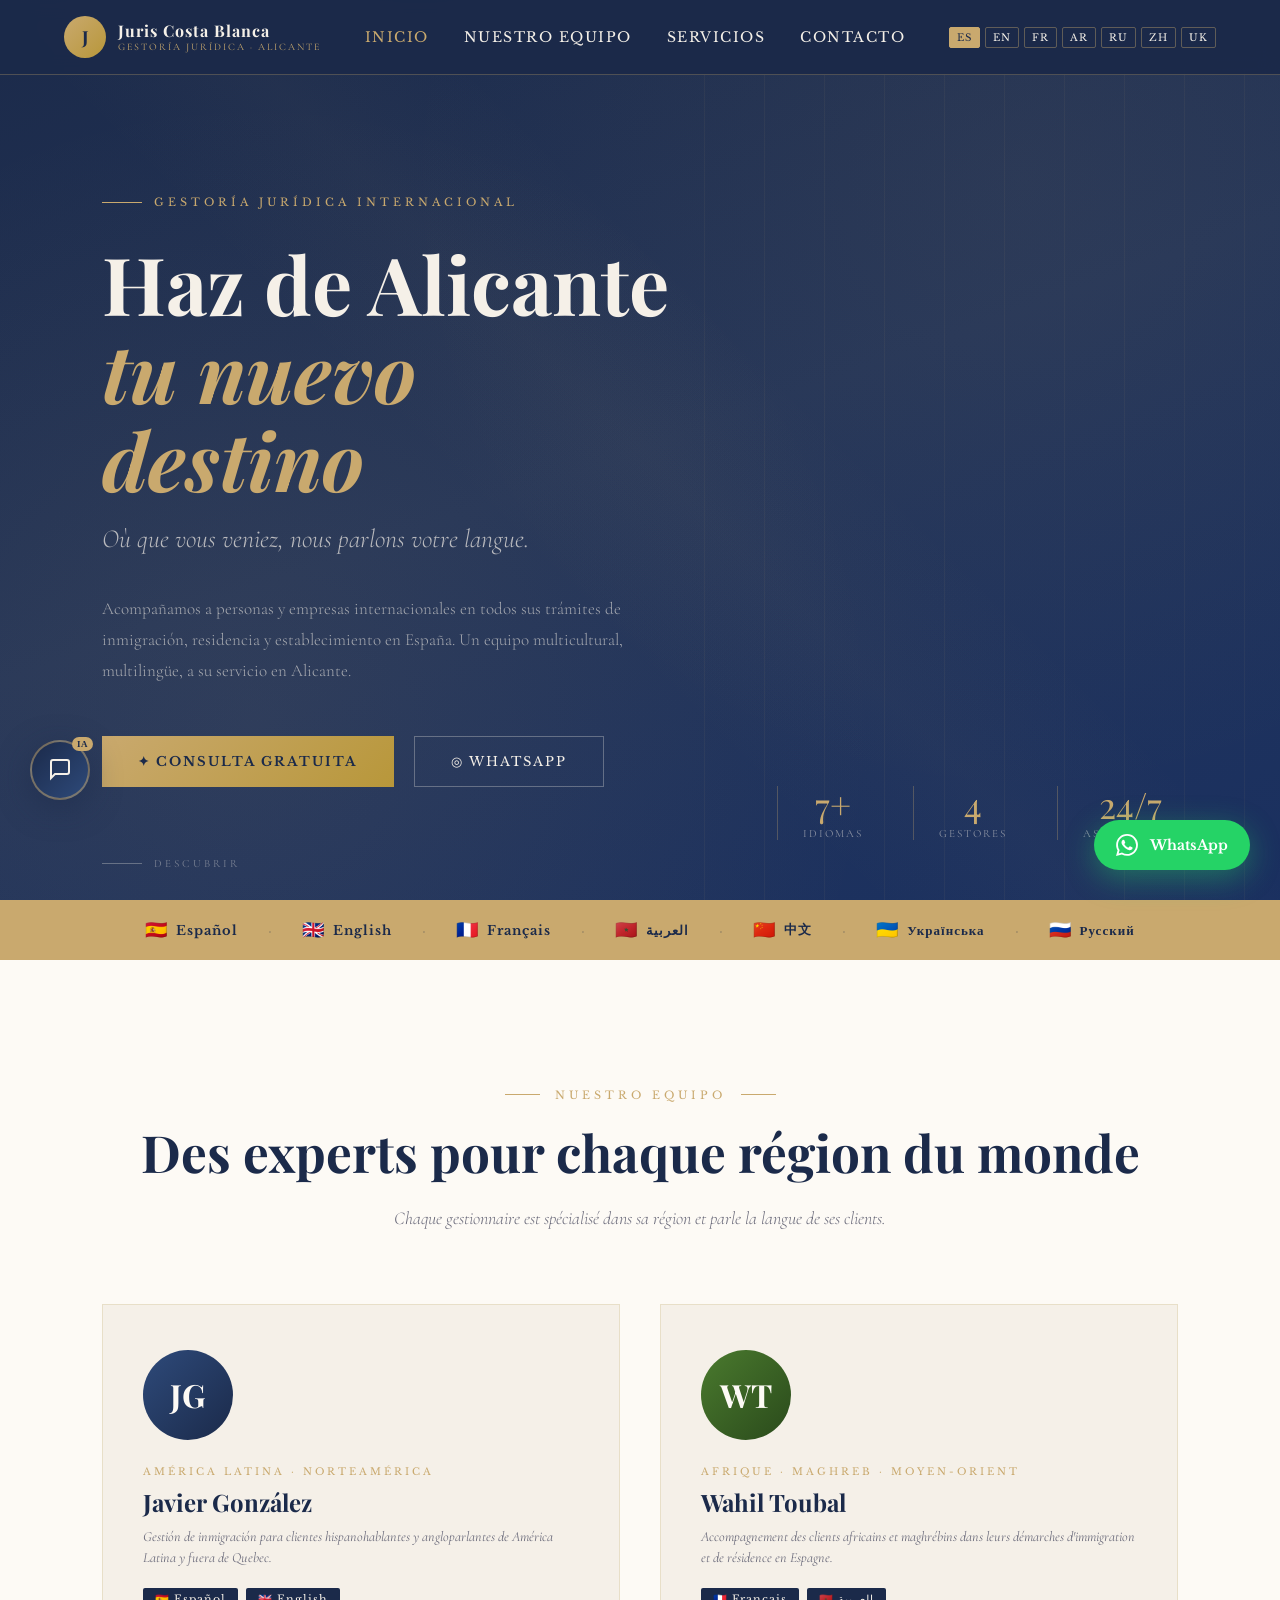
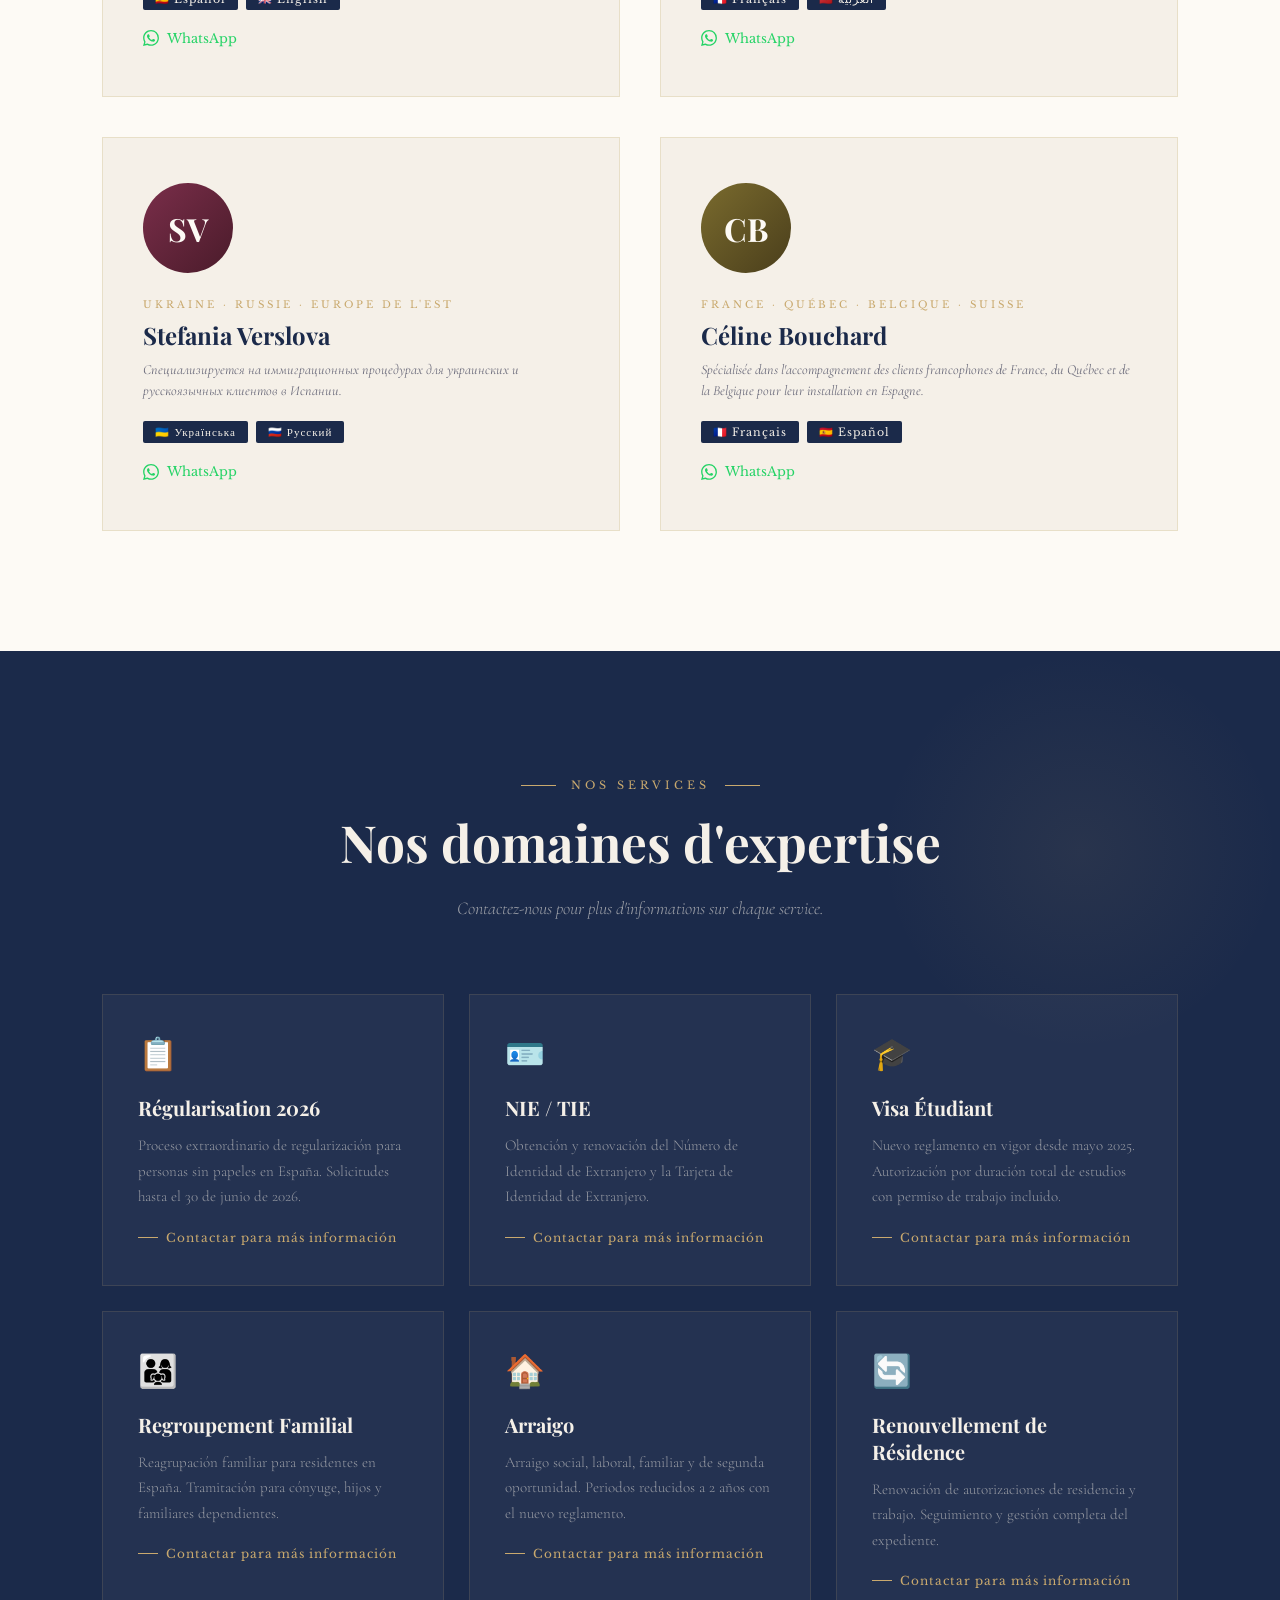
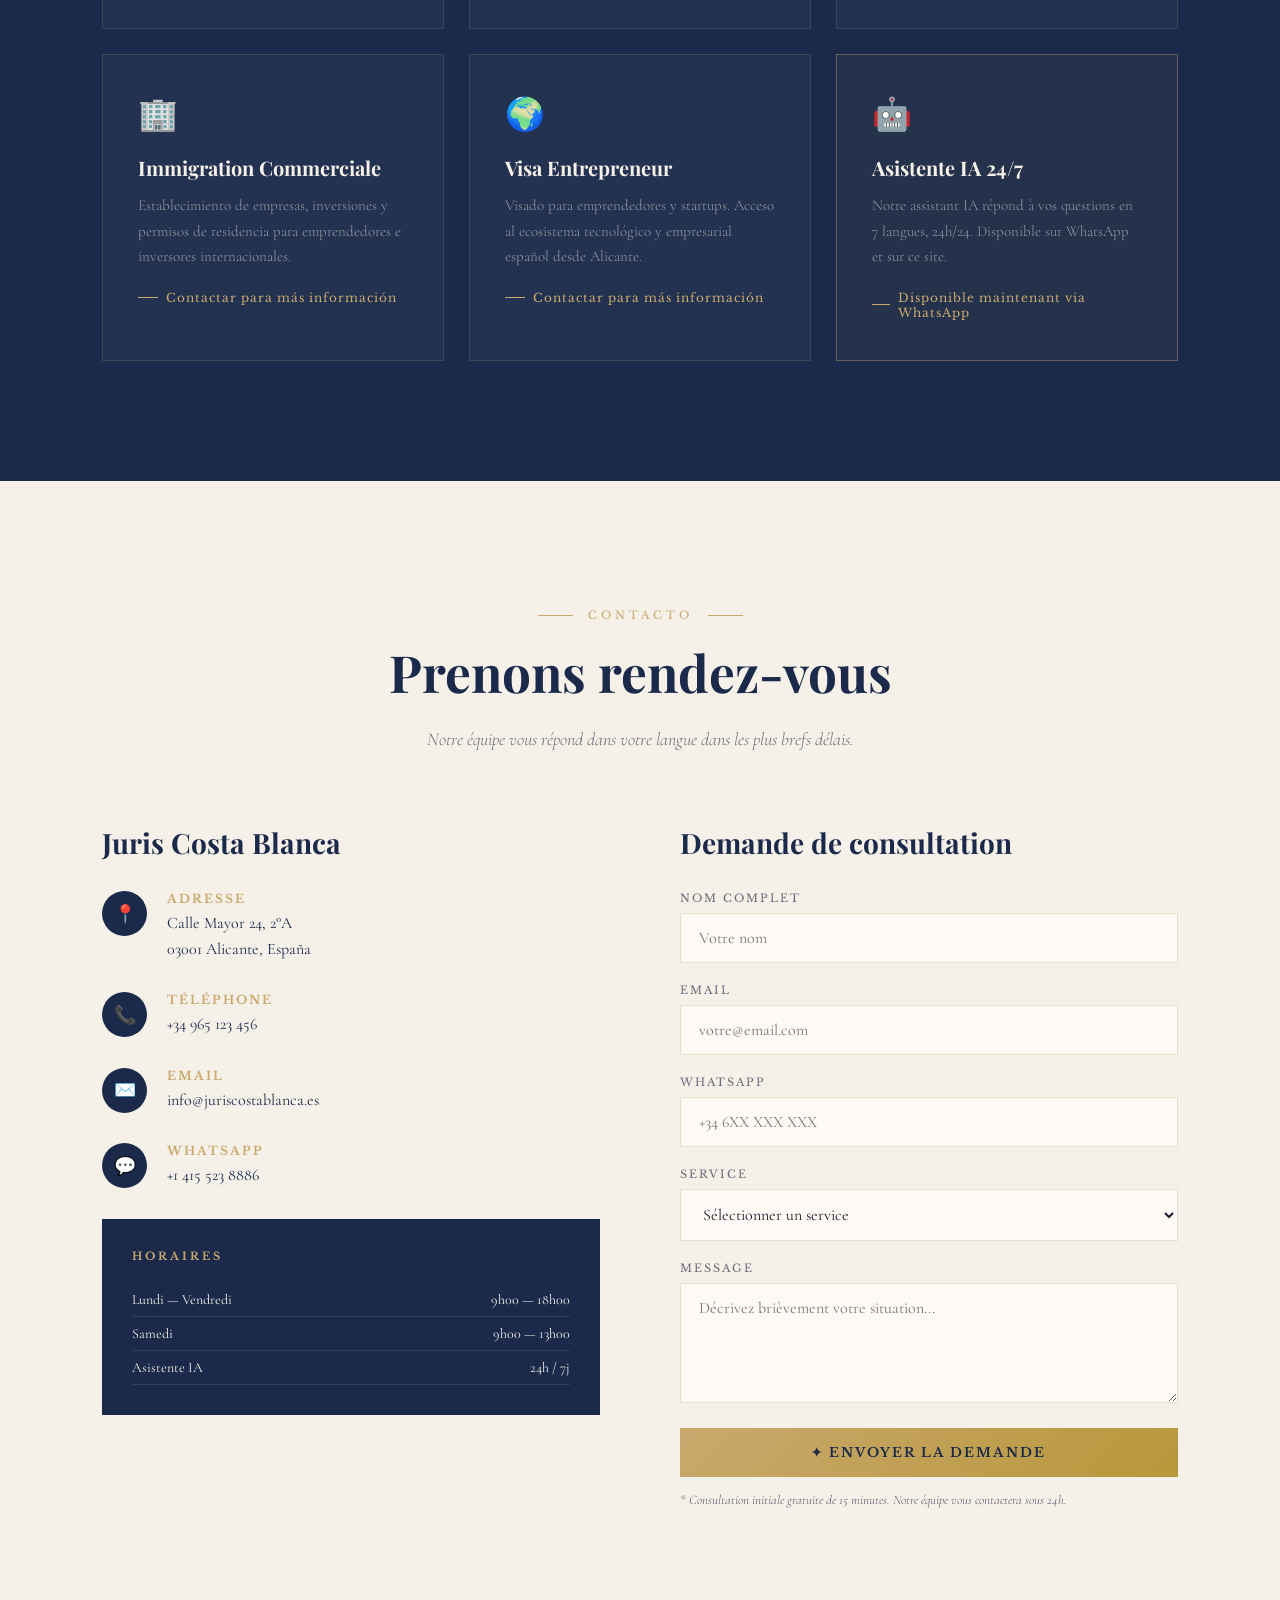
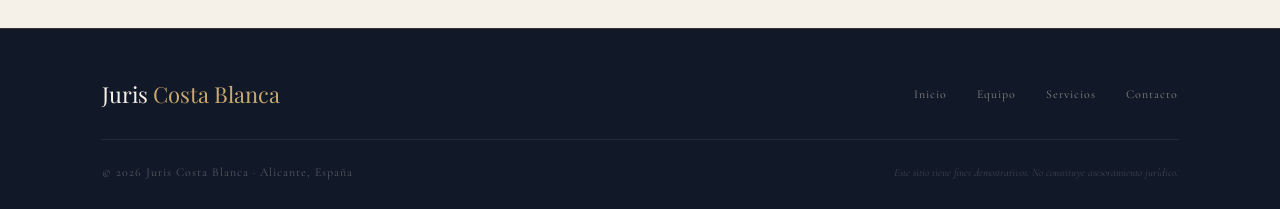
==== commit 7ab9a0e2: "Update index.html" ====
--- a/index.html
+++ b/index.html
@@ -28,10 +28,15 @@
     </ul>
 
     <div class="lang-selector">
-      <button class="lang-btn active" onclick="setLang('es')">ES</button>
-      <button class="lang-btn" onclick="setLang('en')">EN</button>
-      <button class="lang-btn" onclick="setLang('fr')">FR</button>
-    </div>
+  <button class="lang-btn active" onclick="setLang('es')">ES</button>
+  <button class="lang-btn" onclick="setLang('en')">EN</button>
+  <button class="lang-btn" onclick="setLang('fr')">FR</button>
+  <button class="lang-btn" onclick="setLang('ar')">AR</button>
+  <button class="lang-btn" onclick="setLang('ru')">RU</button>
+  <button class="lang-btn" onclick="setLang('zh')">ZH</button>
+  <button class="lang-btn" onclick="setLang('uk')">UK</button>
+</div>
+    
 
     <button class="hamburger" id="hamburger" aria-label="Menu">
       <span></span><span></span><span></span>
@@ -437,6 +442,6 @@
   </footer>
 
   <script src="main.js"></script>
-  <script src="api/chat.js"></script>
+  <script src="chat.js"></script>
 </body>
 </html>
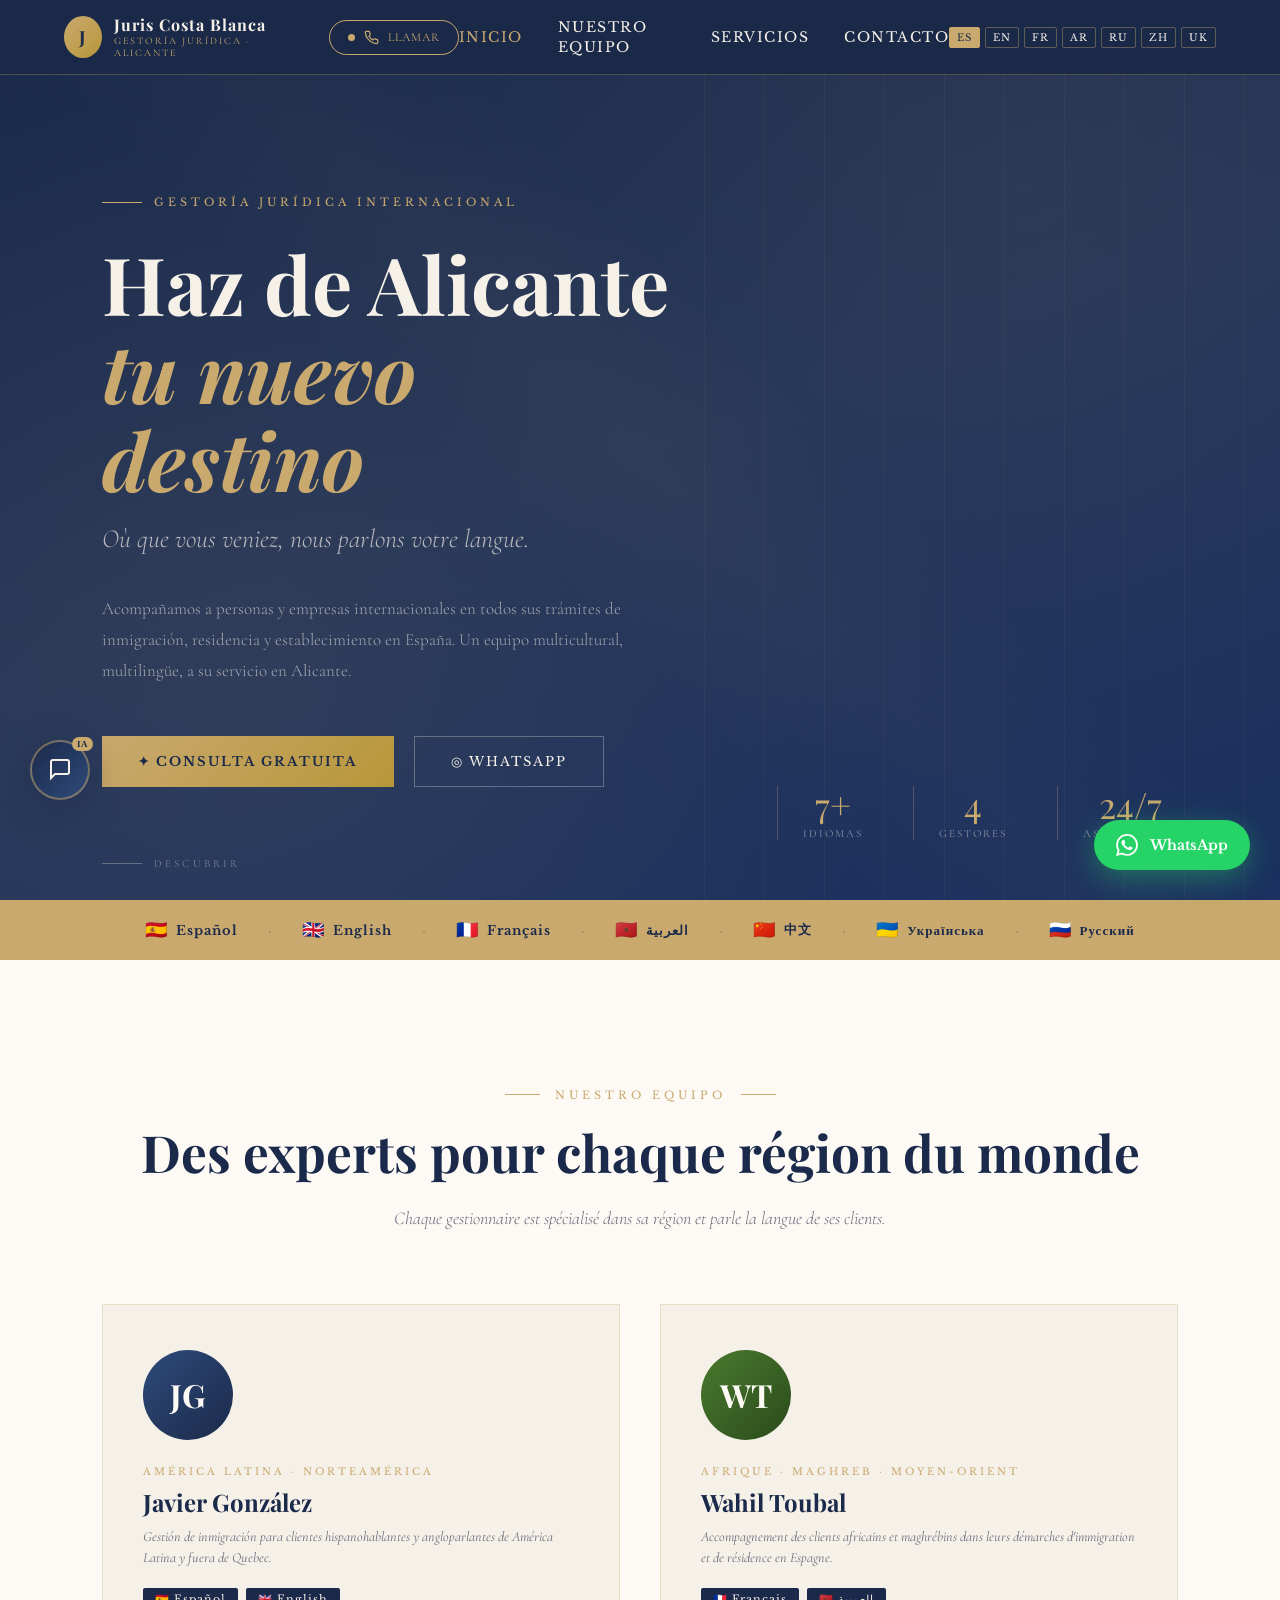
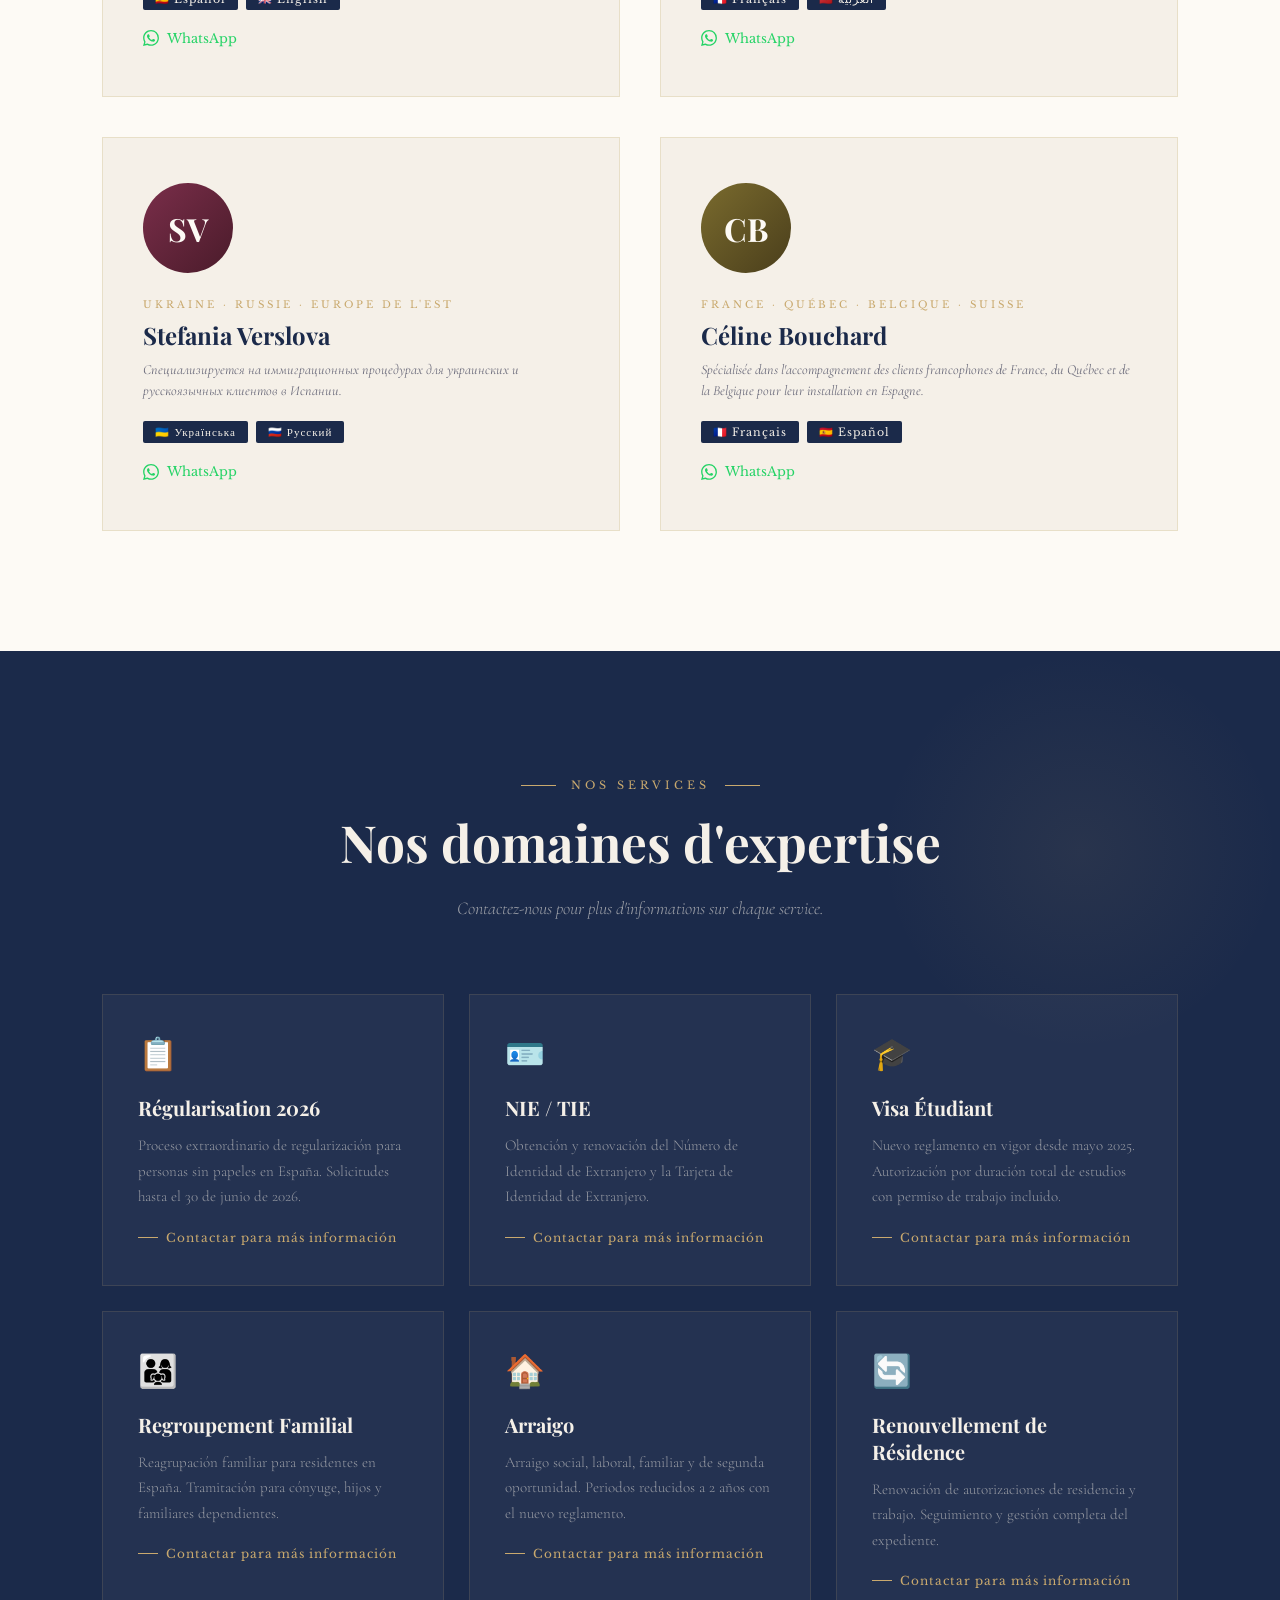
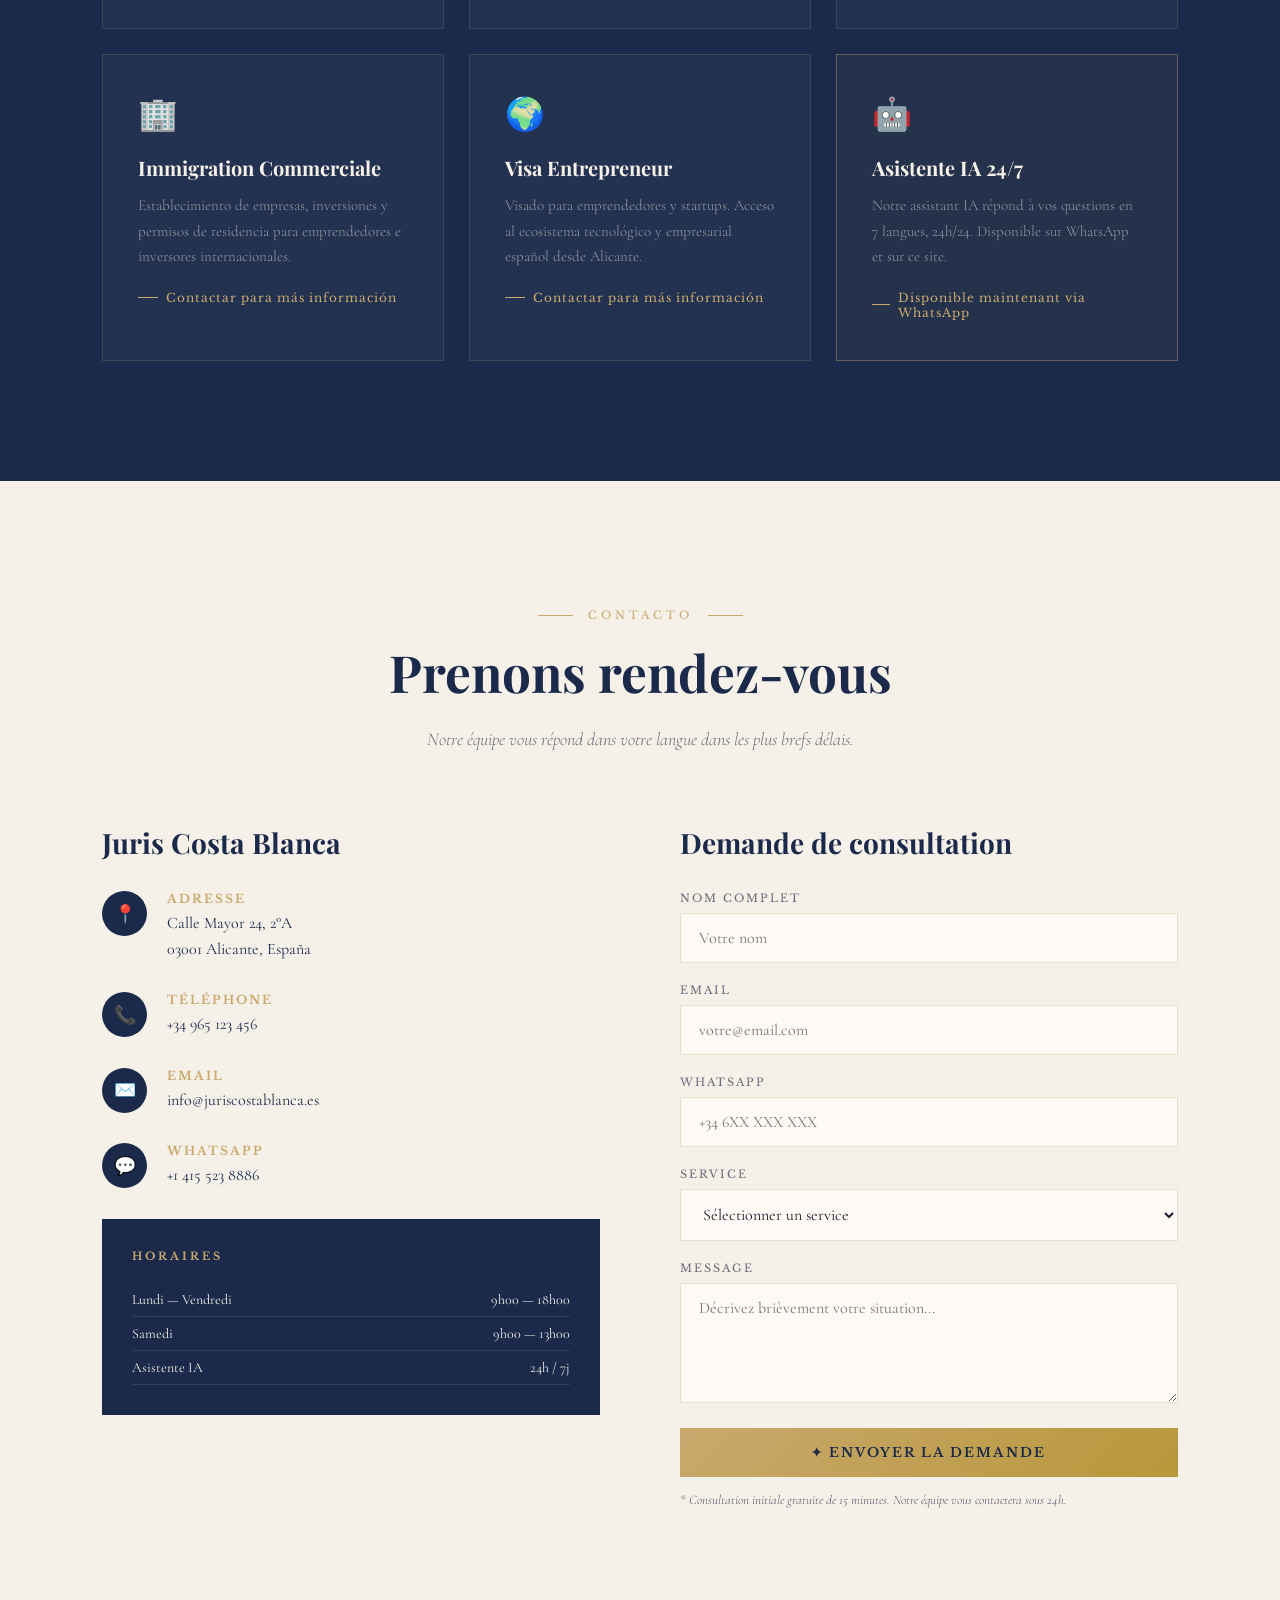
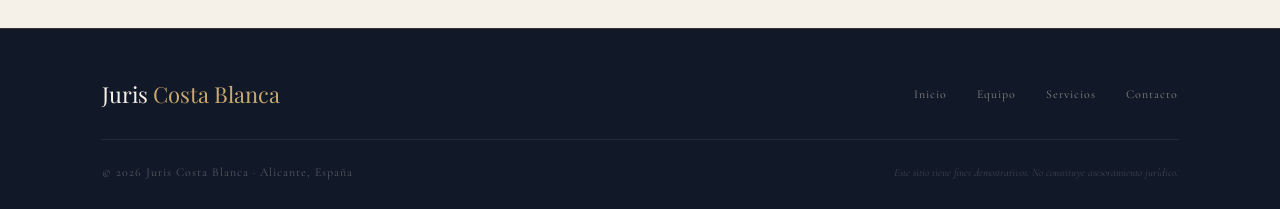
==== commit 1526278e: "Update index.html" ====
--- a/index.html
+++ b/index.html
@@ -7,6 +7,40 @@
   <meta name="description" content="Gestoría jurídica especializada en inmigración internacional. Servicios en español, inglés, francés, árabe, chino, ucraniano y ruso. Alicante, España." />
   <link rel="stylesheet" href="style.css" />
   <link rel="icon" type="image/svg+xml" href="data:image/svg+xml,<svg xmlns='http://www.w3.org/2000/svg' viewBox='0 0 100 100'><text y='.9em' font-size='90'>⚖️</text></svg>" />
+
+  <style>
+    /* --- Bouton appel vocal (nav) --- */
+    .nav-call-btn{
+      display:inline-flex; align-items:center; gap:9px;
+      margin:0 auto 0 32px; padding:9px 18px;
+      border:1px solid #c9a96e; border-radius:999px;
+      background:transparent; color:#c9a96e;
+      font:inherit; font-size:12px; letter-spacing:.08em; text-transform:uppercase;
+      cursor:pointer; white-space:nowrap;
+      transition:background .25s ease, color .25s ease, border-color .25s ease;
+    }
+    .nav-call-btn:hover{ background:#c9a96e; color:#fff; }
+    .nav-call-btn svg{ width:15px; height:15px; flex:none; }
+    .nav-call-dot{
+      width:7px; height:7px; border-radius:50%; background:#c9a96e; flex:none;
+    }
+    .nav-call-btn:hover .nav-call-dot{ background:#fff; }
+    .nav-call-btn[data-state="wait"]{ opacity:.65; cursor:progress; }
+    .nav-call-btn[data-state="live"]{
+      background:#c0392b; border-color:#c0392b; color:#fff;
+    }
+    .nav-call-btn[data-state="live"] .nav-call-dot{
+      background:#fff; animation:vapiPulse 1.1s ease-in-out infinite;
+    }
+    @keyframes vapiPulse{
+      0%,100%{ opacity:1; transform:scale(1); }
+      50%    { opacity:.3; transform:scale(.65); }
+    }
+    @media (max-width:1100px){
+      .nav-call-btn{ margin-left:18px; padding:8px 12px; }
+      .nav-call-label{ display:none; }
+    }
+  </style>
 </head>
 <body>
 
@@ -19,6 +53,17 @@
         <span class="nav-logo-sub">Gestoría Jurídica · Alicante</span>
       </div>
     </a>
+
+    <button id="vapiCallBtn" class="nav-call-btn" type="button" data-state="idle"
+            aria-label="Llamar al despacho">
+      <span class="nav-call-dot"></span>
+      <svg viewBox="0 0 24 24" fill="none" stroke="currentColor" stroke-width="2"
+           stroke-linecap="round" stroke-linejoin="round" aria-hidden="true">
+        <path d="M22 16.92v3a2 2 0 0 1-2.18 2 19.79 19.79 0 0 1-8.63-3.07 19.5 19.5 0 0 1-6-6
+                 19.79 19.79 0 0 1-3.07-8.67A2 2 0 0 1 4.11 2h3a2 2 0 0 1 2 1.72c.13.96.36 1.9.7 2.81a2 2 0 0 1-.45 2.11L8.09 9.91a16 16 0 0 0 6 6l1.27-1.27a2 2 0 0 1 2.11-.45c.9.34 1.85.57 2.81.7A2 2 0 0 1 22 16.92z"/>
+      </svg>
+      <span class="nav-call-label">Llamar</span>
+    </button>
 
     <ul class="nav-links" id="navLinks">
       <li><a href="#accueil" data-i18n="nav_accueil">Inicio</a></li>
@@ -443,5 +488,57 @@
 
   <script src="main.js"></script>
   <script src="chat.js"></script>
+
+  <!-- ASSISTANT VOCAL VAPI -->
+  <script type="module">
+    import Vapi from "https://esm.sh/@vapi-ai/web@2";
+
+    const PUBLIC_KEY   = "6133b0e1-048a-4e2e-9d2d-cc537dc33377";
+    const ASSISTANT_ID = "979ed498-cce9-49c5-ba93-b4385dd773e6";
+
+    const L = {
+      es:{idle:"Llamar",     wait:"Conectando",  live:"Colgar"},
+      en:{idle:"Call us",    wait:"Connecting",  live:"Hang up"},
+      fr:{idle:"Appeler",    wait:"Connexion",   live:"Raccrocher"},
+      ar:{idle:"اتصل بنا",   wait:"جارٍ الاتصال", live:"إنهاء"},
+      ru:{idle:"Позвонить",  wait:"Соединение",  live:"Завершить"},
+      uk:{idle:"Подзвонити", wait:"З’єднання",   live:"Завершити"},
+      zh:{idle:"致电",        wait:"连接中",       live:"挂断"}
+    };
+
+    const btn   = document.getElementById("vapiCallBtn");
+    const label = btn.querySelector(".nav-call-label");
+    let state = "idle";
+
+    const lang  = () => (window.currentLang || document.documentElement.lang || "es").slice(0,2);
+    const paint = () => {
+      label.textContent = (L[lang()] || L.es)[state];
+      btn.dataset.state = state;
+    };
+    paint();
+
+    // suit le selecteur de langue du site
+    document.querySelectorAll(".lang-btn").forEach(b =>
+      b.addEventListener("click", () => setTimeout(paint, 60))
+    );
+
+    const vapi = new Vapi(PUBLIC_KEY);
+    vapi.on("call-start", () => { state = "live"; paint(); });
+    vapi.on("call-end",   () => { state = "idle"; paint(); });
+    vapi.on("error", e => { console.error("[VAPI]", e); state = "idle"; paint(); });
+
+    btn.addEventListener("click", async () => {
+      if (state === "live") { vapi.stop(); return; }
+      if (state === "wait") return;
+      state = "wait"; paint();
+      try {
+        await vapi.start(ASSISTANT_ID);
+      } catch (e) {
+        console.error("[VAPI] impossible de demarrer l'appel", e);
+        state = "idle"; paint();
+      }
+    });
+  </script>
+
 </body>
 </html>
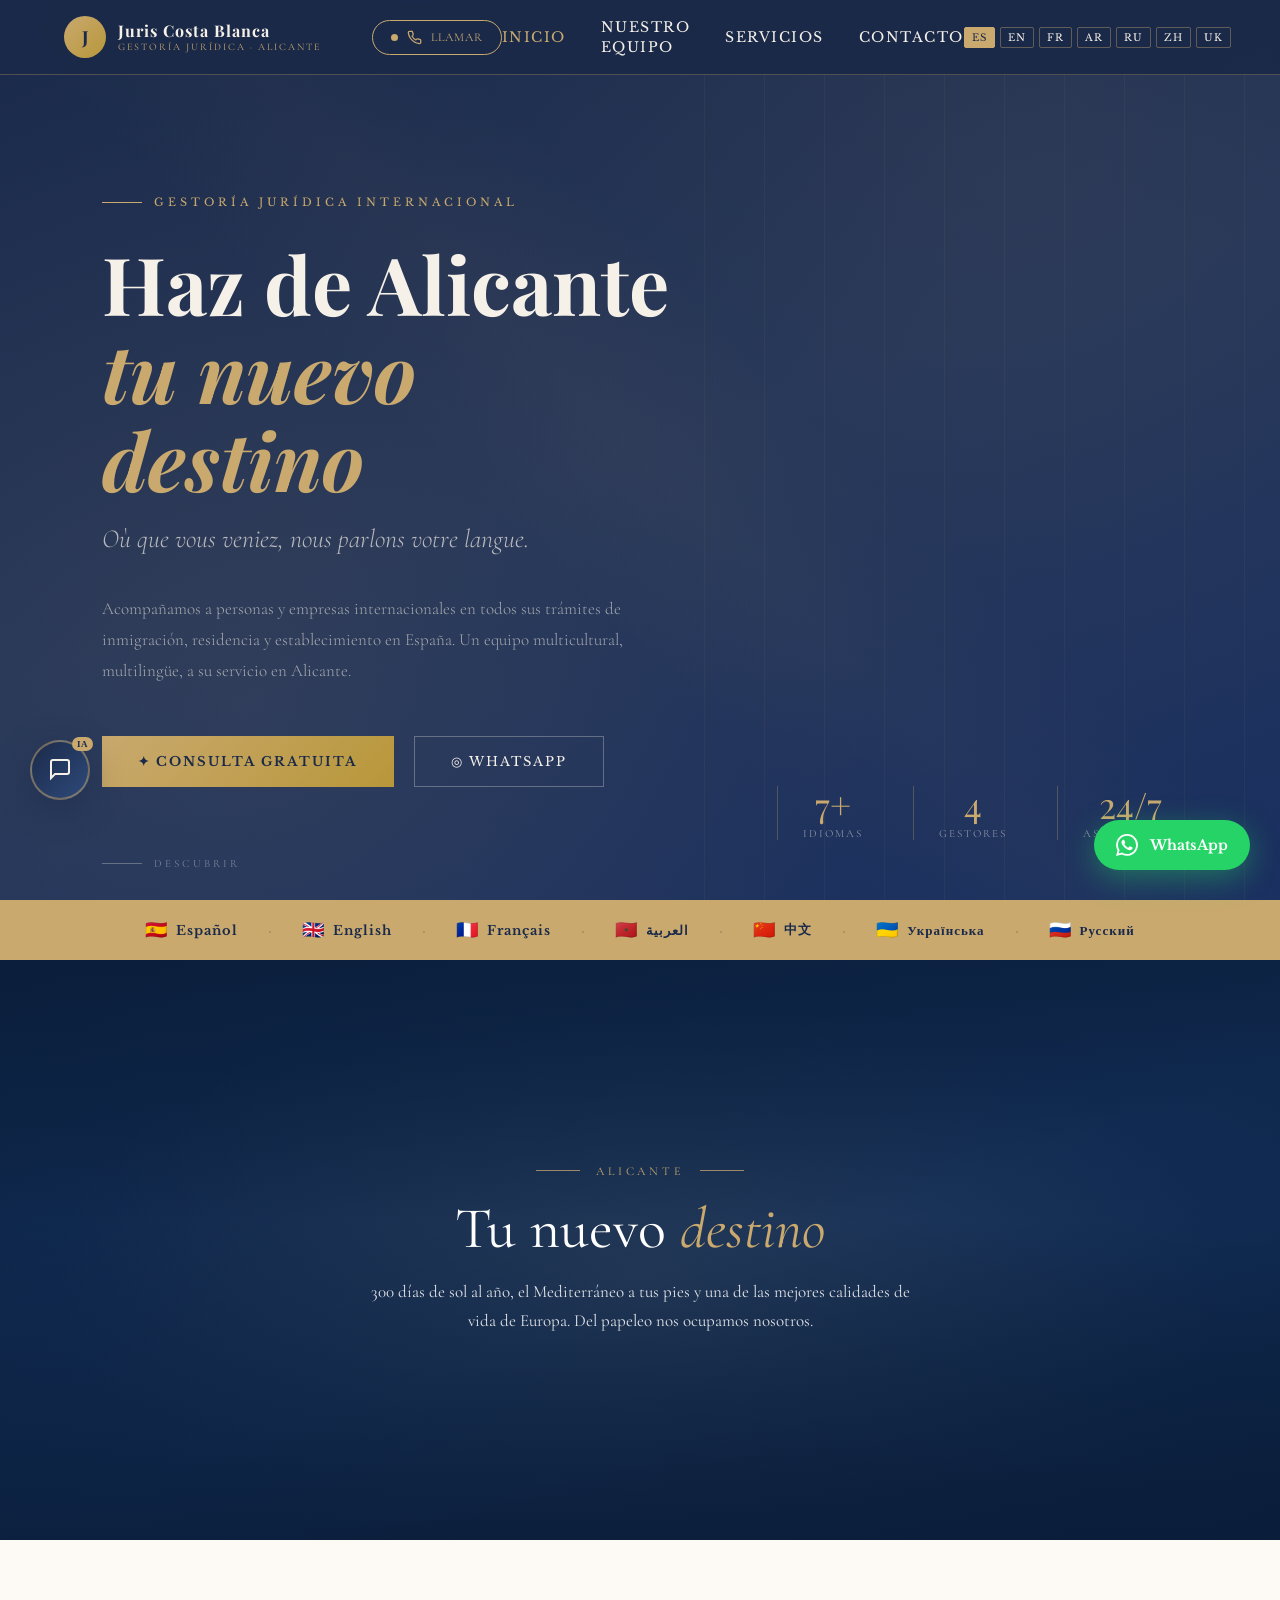
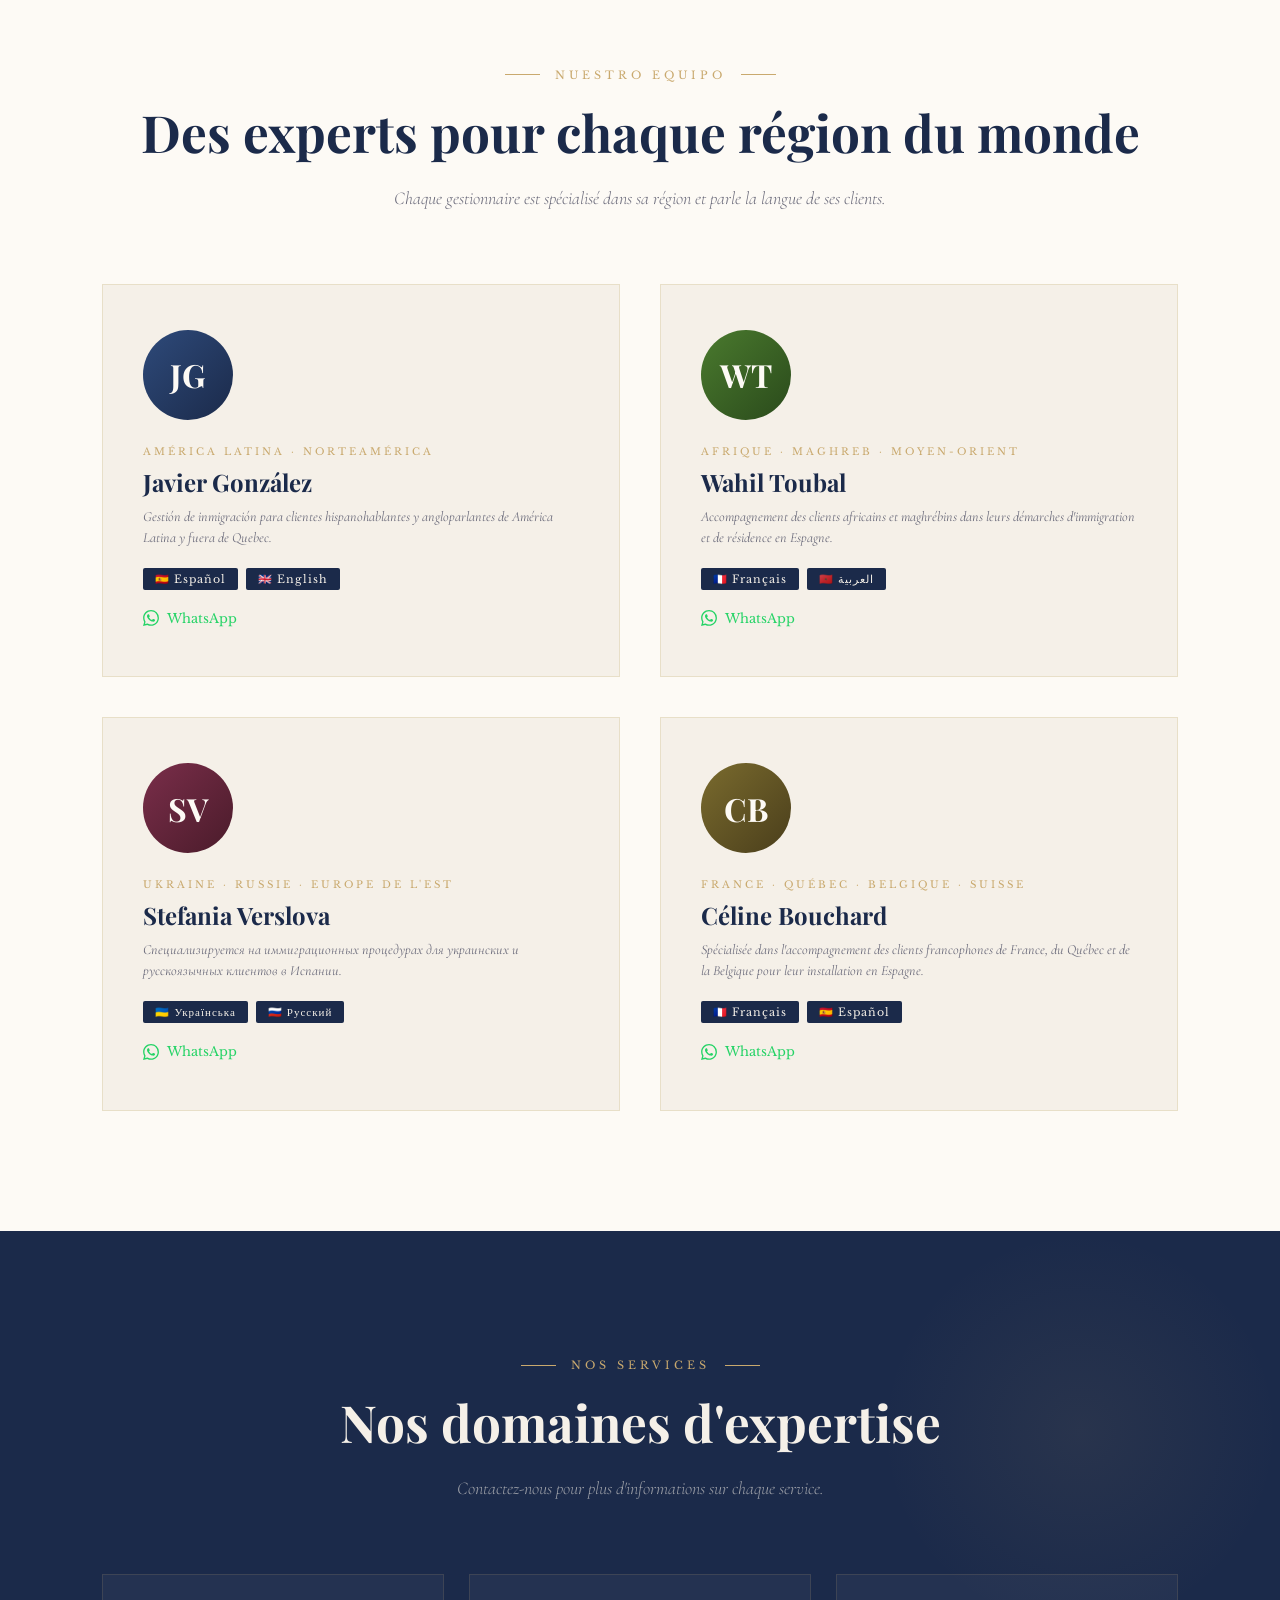
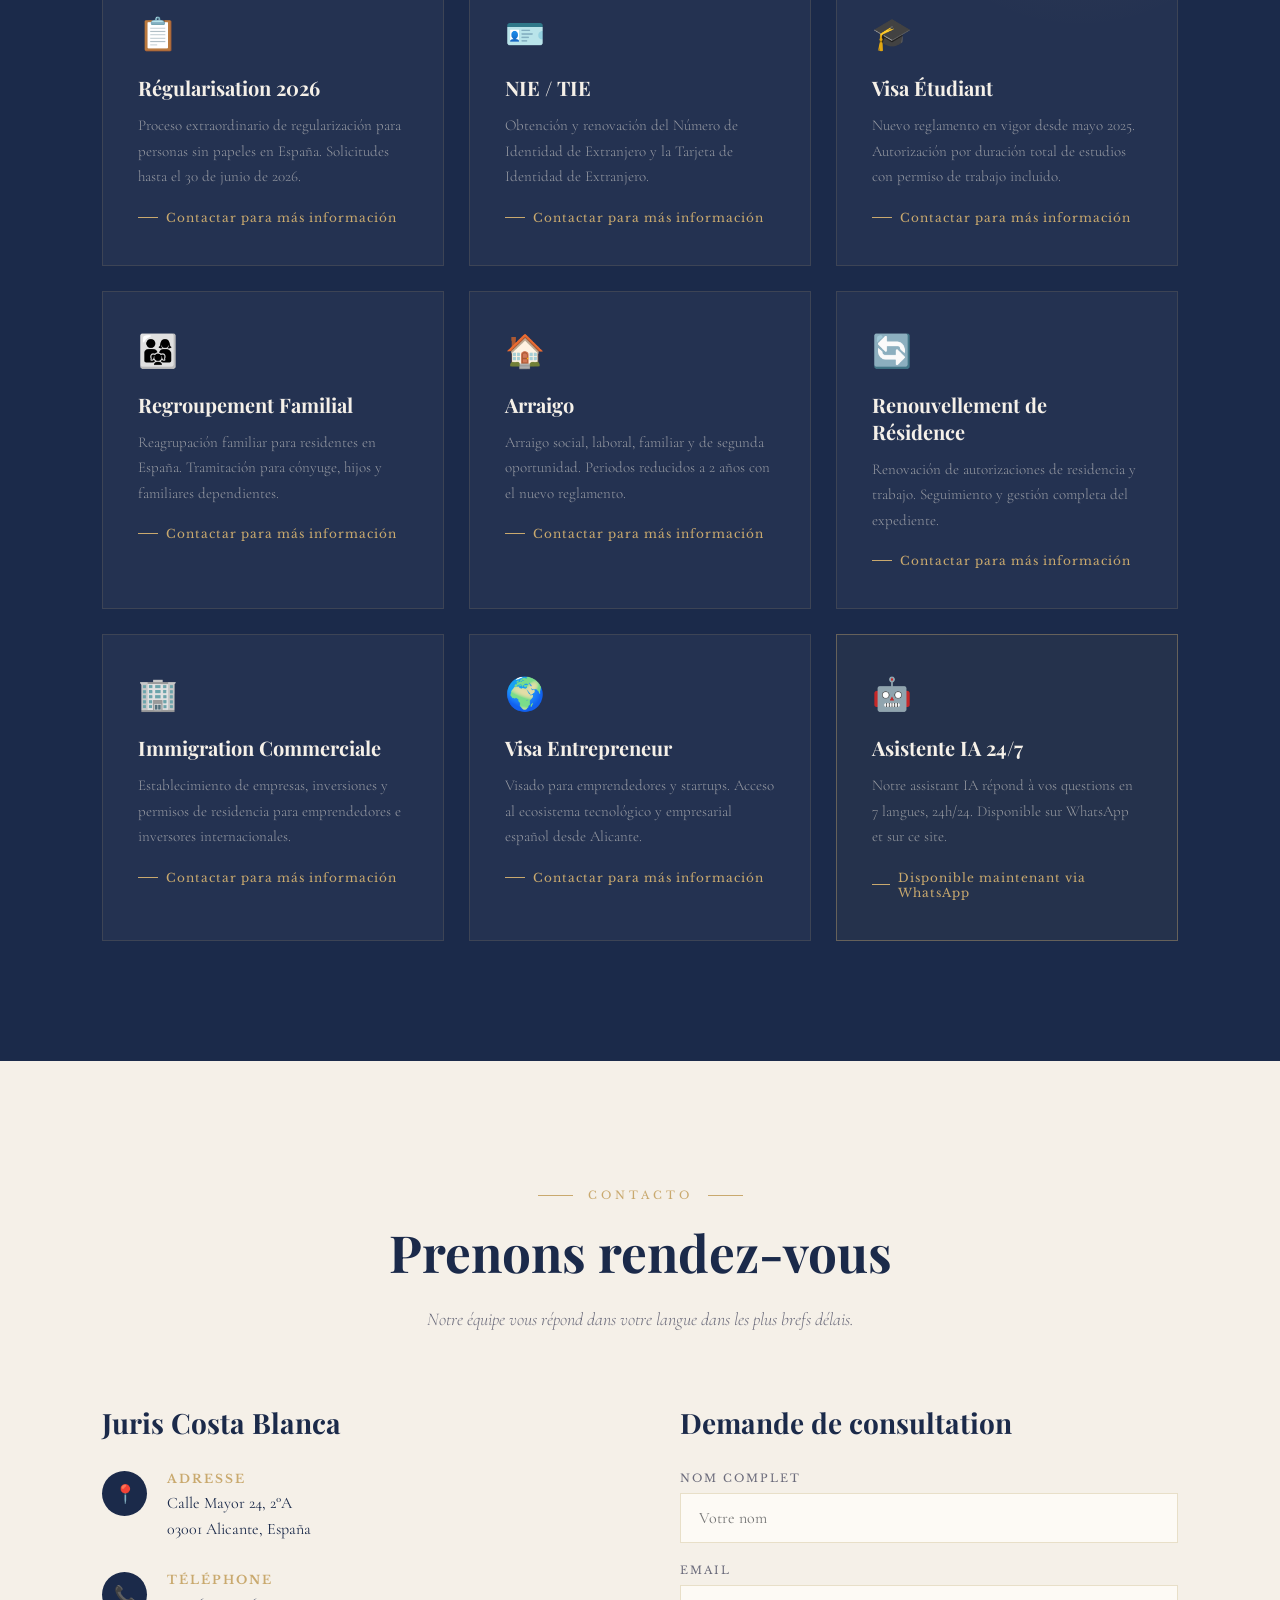
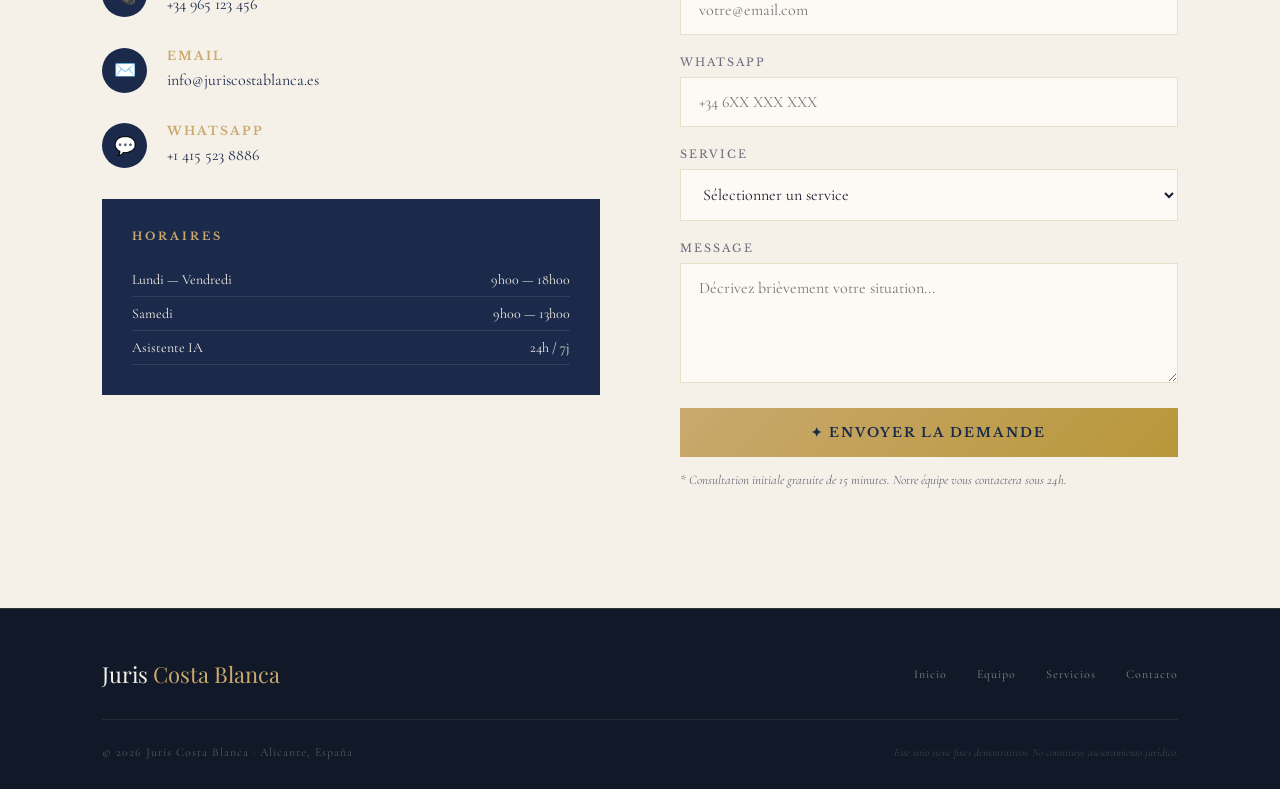
==== commit f31cfdd3: "Update index.html" ====
--- a/index.html
+++ b/index.html
@@ -9,10 +9,18 @@
   <link rel="icon" type="image/svg+xml" href="data:image/svg+xml,<svg xmlns='http://www.w3.org/2000/svg' viewBox='0 0 100 100'><text y='.9em' font-size='90'>⚖️</text></svg>" />
 
   <style>
-    /* --- Bouton appel vocal (nav) --- */
+    /* ---------- Groupe gauche : logo + bouton d'appel ---------- */
+    .nav-left{
+      display:flex; align-items:center;
+      gap:clamp(20px, 4vw, 64px);
+      flex:0 0 auto; min-width:0;
+    }
+    .nav-left .nav-logo{ flex:0 0 auto; }
+
+    /* ---------- Bouton appel vocal ---------- */
     .nav-call-btn{
       display:inline-flex; align-items:center; gap:9px;
-      margin:0 auto 0 32px; padding:9px 18px;
+      padding:9px 18px; flex:0 0 auto;
       border:1px solid #c9a96e; border-radius:999px;
       background:transparent; color:#c9a96e;
       font:inherit; font-size:12px; letter-spacing:.08em; text-transform:uppercase;
@@ -21,14 +29,10 @@
     }
     .nav-call-btn:hover{ background:#c9a96e; color:#fff; }
     .nav-call-btn svg{ width:15px; height:15px; flex:none; }
-    .nav-call-dot{
-      width:7px; height:7px; border-radius:50%; background:#c9a96e; flex:none;
-    }
+    .nav-call-dot{ width:7px; height:7px; border-radius:50%; background:#c9a96e; flex:none; }
     .nav-call-btn:hover .nav-call-dot{ background:#fff; }
     .nav-call-btn[data-state="wait"]{ opacity:.65; cursor:progress; }
-    .nav-call-btn[data-state="live"]{
-      background:#c0392b; border-color:#c0392b; color:#fff;
-    }
+    .nav-call-btn[data-state="live"]{ background:#c0392b; border-color:#c0392b; color:#fff; }
     .nav-call-btn[data-state="live"] .nav-call-dot{
       background:#fff; animation:vapiPulse 1.1s ease-in-out infinite;
     }
@@ -36,9 +40,65 @@
       0%,100%{ opacity:1; transform:scale(1); }
       50%    { opacity:.3; transform:scale(.65); }
     }
+
+    /* ---------- Tablette / mobile : plus de chevauchement ---------- */
     @media (max-width:1100px){
-      .nav-call-btn{ margin-left:18px; padding:8px 12px; }
+      nav{ flex-wrap:nowrap; gap:10px; }
+      .nav-logo-sub{ display:none; }
       .nav-call-label{ display:none; }
+      .nav-call-btn{ padding:8px 11px; }
+      .nav-left{ gap:16px; }
+    }
+    @media (max-width:820px){
+      .nav-logo-name{ font-size:15px; white-space:nowrap; }
+      .lang-selector{
+        display:flex; gap:2px; max-width:140px;
+        overflow-x:auto; scrollbar-width:none; -webkit-overflow-scrolling:touch;
+      }
+      .lang-selector::-webkit-scrollbar{ display:none; }
+      .lang-btn{ padding:3px 6px; font-size:10px; flex:0 0 auto; }
+    }
+    @media (max-width:420px){
+      .nav-left{ gap:10px; }
+      .lang-selector{ max-width:96px; }
+    }
+
+    /* ---------- Bande Alicante ---------- */
+    .alicante-band{
+      position:relative; width:100%;
+      height:clamp(360px, 48vw, 580px);
+      overflow:hidden; display:flex; align-items:center; justify-content:center;
+      background:linear-gradient(160deg,#0d2547 0%,#16386b 55%,#0d2547 100%);
+    }
+    .alicante-img{
+      position:absolute; inset:0; width:100%; height:100%;
+      object-fit:cover; object-position:center 55%;
+    }
+    .alicante-overlay{
+      position:absolute; inset:0;
+      background:
+        linear-gradient(to bottom, rgba(10,28,55,.72) 0%, rgba(10,28,55,.36) 45%, rgba(10,28,55,.84) 100%),
+        radial-gradient(ellipse at 50% 55%, rgba(201,169,110,.16) 0%, transparent 65%);
+    }
+    .alicante-content{
+      position:relative; text-align:center; color:#fff;
+      padding:0 24px; max-width:720px;
+    }
+    .alicante-eyebrow{
+      display:flex; align-items:center; justify-content:center; gap:16px;
+      margin-bottom:18px; color:#c9a96e;
+      font-size:12px; letter-spacing:.32em; text-transform:uppercase;
+    }
+    .alicante-line{ width:44px; height:1px; background:#c9a96e; opacity:.75; }
+    .alicante-title{
+      margin:0 0 16px; font-size:clamp(30px, 5.2vw, 58px);
+      font-weight:400; line-height:1.15;
+    }
+    .alicante-title em{ color:#c9a96e; font-style:italic; }
+    .alicante-text{
+      margin:0 auto; max-width:560px;
+      font-size:clamp(14px, 1.6vw, 17px); line-height:1.7;
+      color:rgba(255,255,255,.86);
     }
   </style>
 </head>
@@ -46,24 +106,25 @@
 
   <!-- NAVIGATION -->
   <nav>
-    <a href="#accueil" class="nav-logo">
-      <div class="nav-logo-icon">J</div>
-      <div class="nav-logo-text">
-        <span class="nav-logo-name">Juris Costa Blanca</span>
-        <span class="nav-logo-sub">Gestoría Jurídica · Alicante</span>
-      </div>
-    </a>
-
-    <button id="vapiCallBtn" class="nav-call-btn" type="button" data-state="idle"
-            aria-label="Llamar al despacho">
-      <span class="nav-call-dot"></span>
-      <svg viewBox="0 0 24 24" fill="none" stroke="currentColor" stroke-width="2"
-           stroke-linecap="round" stroke-linejoin="round" aria-hidden="true">
-        <path d="M22 16.92v3a2 2 0 0 1-2.18 2 19.79 19.79 0 0 1-8.63-3.07 19.5 19.5 0 0 1-6-6
-                 19.79 19.79 0 0 1-3.07-8.67A2 2 0 0 1 4.11 2h3a2 2 0 0 1 2 1.72c.13.96.36 1.9.7 2.81a2 2 0 0 1-.45 2.11L8.09 9.91a16 16 0 0 0 6 6l1.27-1.27a2 2 0 0 1 2.11-.45c.9.34 1.85.57 2.81.7A2 2 0 0 1 22 16.92z"/>
-      </svg>
-      <span class="nav-call-label">Llamar</span>
-    </button>
+    <div class="nav-left">
+      <a href="#accueil" class="nav-logo">
+        <div class="nav-logo-icon">J</div>
+        <div class="nav-logo-text">
+          <span class="nav-logo-name">Juris Costa Blanca</span>
+          <span class="nav-logo-sub">Gestoría Jurídica · Alicante</span>
+        </div>
+      </a>
+
+      <button id="vapiCallBtn" class="nav-call-btn" type="button" data-state="idle"
+              aria-label="Llamar al despacho">
+        <span class="nav-call-dot"></span>
+        <svg viewBox="0 0 24 24" fill="none" stroke="currentColor" stroke-width="2"
+             stroke-linecap="round" stroke-linejoin="round" aria-hidden="true">
+          <path d="M22 16.92v3a2 2 0 0 1-2.18 2 19.79 19.79 0 0 1-8.63-3.07 19.5 19.5 0 0 1-6-6 19.79 19.79 0 0 1-3.07-8.67A2 2 0 0 1 4.11 2h3a2 2 0 0 1 2 1.72c.13.96.36 1.9.7 2.81a2 2 0 0 1-.45 2.11L8.09 9.91a16 16 0 0 0 6 6l1.27-1.27a2 2 0 0 1 2.11-.45c.9.34 1.85.57 2.81.7A2 2 0 0 1 22 16.92z"/>
+        </svg>
+        <span class="nav-call-label">Llamar</span>
+      </button>
+    </div>
 
     <ul class="nav-links" id="navLinks">
       <li><a href="#accueil" data-i18n="nav_accueil">Inicio</a></li>
@@ -160,6 +221,26 @@
     <div class="langue-item"><span class="langue-flag">🇷🇺</span> Русский</div>
   </div>
 
+  <!-- BANDE ALICANTE -->
+  <section class="alicante-band" id="alicante">
+    <img class="alicante-img" src="assets/alicante-puerto.jpg"
+         alt="Puerto de Alicante al anochecer con el castillo de Santa Bárbara al fondo"
+         loading="lazy" onerror="this.remove()">
+    <div class="alicante-overlay"></div>
+    <div class="alicante-content">
+      <div class="alicante-eyebrow">
+        <span class="alicante-line"></span>
+        <span id="alicanteEyebrow">Alicante</span>
+        <span class="alicante-line"></span>
+      </div>
+      <h2 class="alicante-title" id="alicanteTitle">Tu nuevo <em>destino</em></h2>
+      <p class="alicante-text" id="alicanteText">
+        300 días de sol al año, el Mediterráneo a tus pies y una de las mejores
+        calidades de vida de Europa. Del papeleo nos ocupamos nosotros.
+      </p>
+    </div>
+  </section>
+
   <!-- NOTRE BUREAU -->
   <section id="bureau">
     <div class="section-header reveal">
@@ -496,28 +577,53 @@
     const PUBLIC_KEY   = "6133b0e1-048a-4e2e-9d2d-cc537dc33377";
     const ASSISTANT_ID = "979ed498-cce9-49c5-ba93-b4385dd773e6";
 
-    const L = {
-      es:{idle:"Llamar",     wait:"Conectando",  live:"Colgar"},
-      en:{idle:"Call us",    wait:"Connecting",  live:"Hang up"},
-      fr:{idle:"Appeler",    wait:"Connexion",   live:"Raccrocher"},
-      ar:{idle:"اتصل بنا",   wait:"جارٍ الاتصال", live:"إنهاء"},
-      ru:{idle:"Позвонить",  wait:"Соединение",  live:"Завершить"},
-      uk:{idle:"Подзвонити", wait:"З’єднання",   live:"Завершити"},
-      zh:{idle:"致电",        wait:"连接中",       live:"挂断"}
+    const BTN_L = {
+      es:{idle:"Llamar",     wait:"Conectando",   live:"Colgar"},
+      en:{idle:"Call us",    wait:"Connecting",   live:"Hang up"},
+      fr:{idle:"Appeler",    wait:"Connexion",    live:"Raccrocher"},
+      ar:{idle:"اتصل بنا", wait:"جارٍ الاتصال", live:"إنهاء"},
+      ru:{idle:"Позвонить", wait:"Соединение", live:"Завершить"},
+      uk:{idle:"Подзвонити", wait:"З’єднання", live:"Завершити"},
+      zh:{idle:"致电", wait:"连接中", live:"挂断"}
+    };
+
+    const BAND_L = {
+      es:{e:"Alicante", t:"Tu nuevo <em>destino</em>",
+          p:"300 días de sol al año, el Mediterráneo a tus pies y una de las mejores calidades de vida de Europa. Del papeleo nos ocupamos nosotros."},
+      en:{e:"Alicante", t:"Your new <em>destination</em>",
+          p:"300 days of sunshine a year, the Mediterranean at your doorstep and one of the best qualities of life in Europe. Leave the paperwork to us."},
+      fr:{e:"Alicante", t:"Votre nouvelle <em>destination</em>",
+          p:"300 jours de soleil par an, la Méditerranée à vos pieds et l’une des meilleures qualités de vie d’Europe. Les démarches, c’est notre affaire."},
+      ar:{e:"أليكانتي", t:"وجهتك <em>الجديدة</em>",
+          p:"300 يوم مشمس في السنة، والبحر المتوسط أمامك، وواحدة من أفضل مستويات المعيشة في أوروبا. نحن نتولى الإجراءات."},
+      ru:{e:"Аликанте", t:"Ваш новый <em>дом</em>",
+          p:"300 солнечных дней в году, Средиземное море рядом и одно из лучших качеств жизни в Европе. Бумажные дела мы берём на себя."},
+      uk:{e:"Аліканте", t:"Ваш новий <em>дім</em>",
+          p:"300 сонячних днів на рік, Середземне море поруч і одна з найкращих якостей життя в Європі. Документи — наша справа."},
+      zh:{e:"阿利坑特", t:"您的新<em>目的地</em>",
+          p:"每年300天阳光，地中海近在咫尺，享有欧洲最优质的生活之一。手续交给我们。"}
     };
 
     const btn   = document.getElementById("vapiCallBtn");
     const label = btn.querySelector(".nav-call-label");
+    const bE = document.getElementById("alicanteEyebrow");
+    const bT = document.getElementById("alicanteTitle");
+    const bP = document.getElementById("alicanteText");
     let state = "idle";
 
-    const lang  = () => (window.currentLang || document.documentElement.lang || "es").slice(0,2);
-    const paint = () => {
-      label.textContent = (L[lang()] || L.es)[state];
+    const lang = () => (window.currentLang || document.documentElement.lang || "es").slice(0,2);
+
+    function paint(){
+      const l = lang();
+      label.textContent = (BTN_L[l] || BTN_L.es)[state];
       btn.dataset.state = state;
-    };
+      const b = BAND_L[l] || BAND_L.es;
+      if (bE) bE.textContent = b.e;
+      if (bT) bT.innerHTML   = b.t;
+      if (bP) bP.textContent = b.p;
+    }
     paint();
 
-    // suit le selecteur de langue du site
     document.querySelectorAll(".lang-btn").forEach(b =>
       b.addEventListener("click", () => setTimeout(paint, 60))
     );
@@ -531,12 +637,8 @@
       if (state === "live") { vapi.stop(); return; }
       if (state === "wait") return;
       state = "wait"; paint();
-      try {
-        await vapi.start(ASSISTANT_ID);
-      } catch (e) {
-        console.error("[VAPI] impossible de demarrer l'appel", e);
-        state = "idle"; paint();
-      }
+      try { await vapi.start(ASSISTANT_ID); }
+      catch (e) { console.error("[VAPI] impossible de demarrer l'appel", e); state = "idle"; paint(); }
     });
   </script>
 
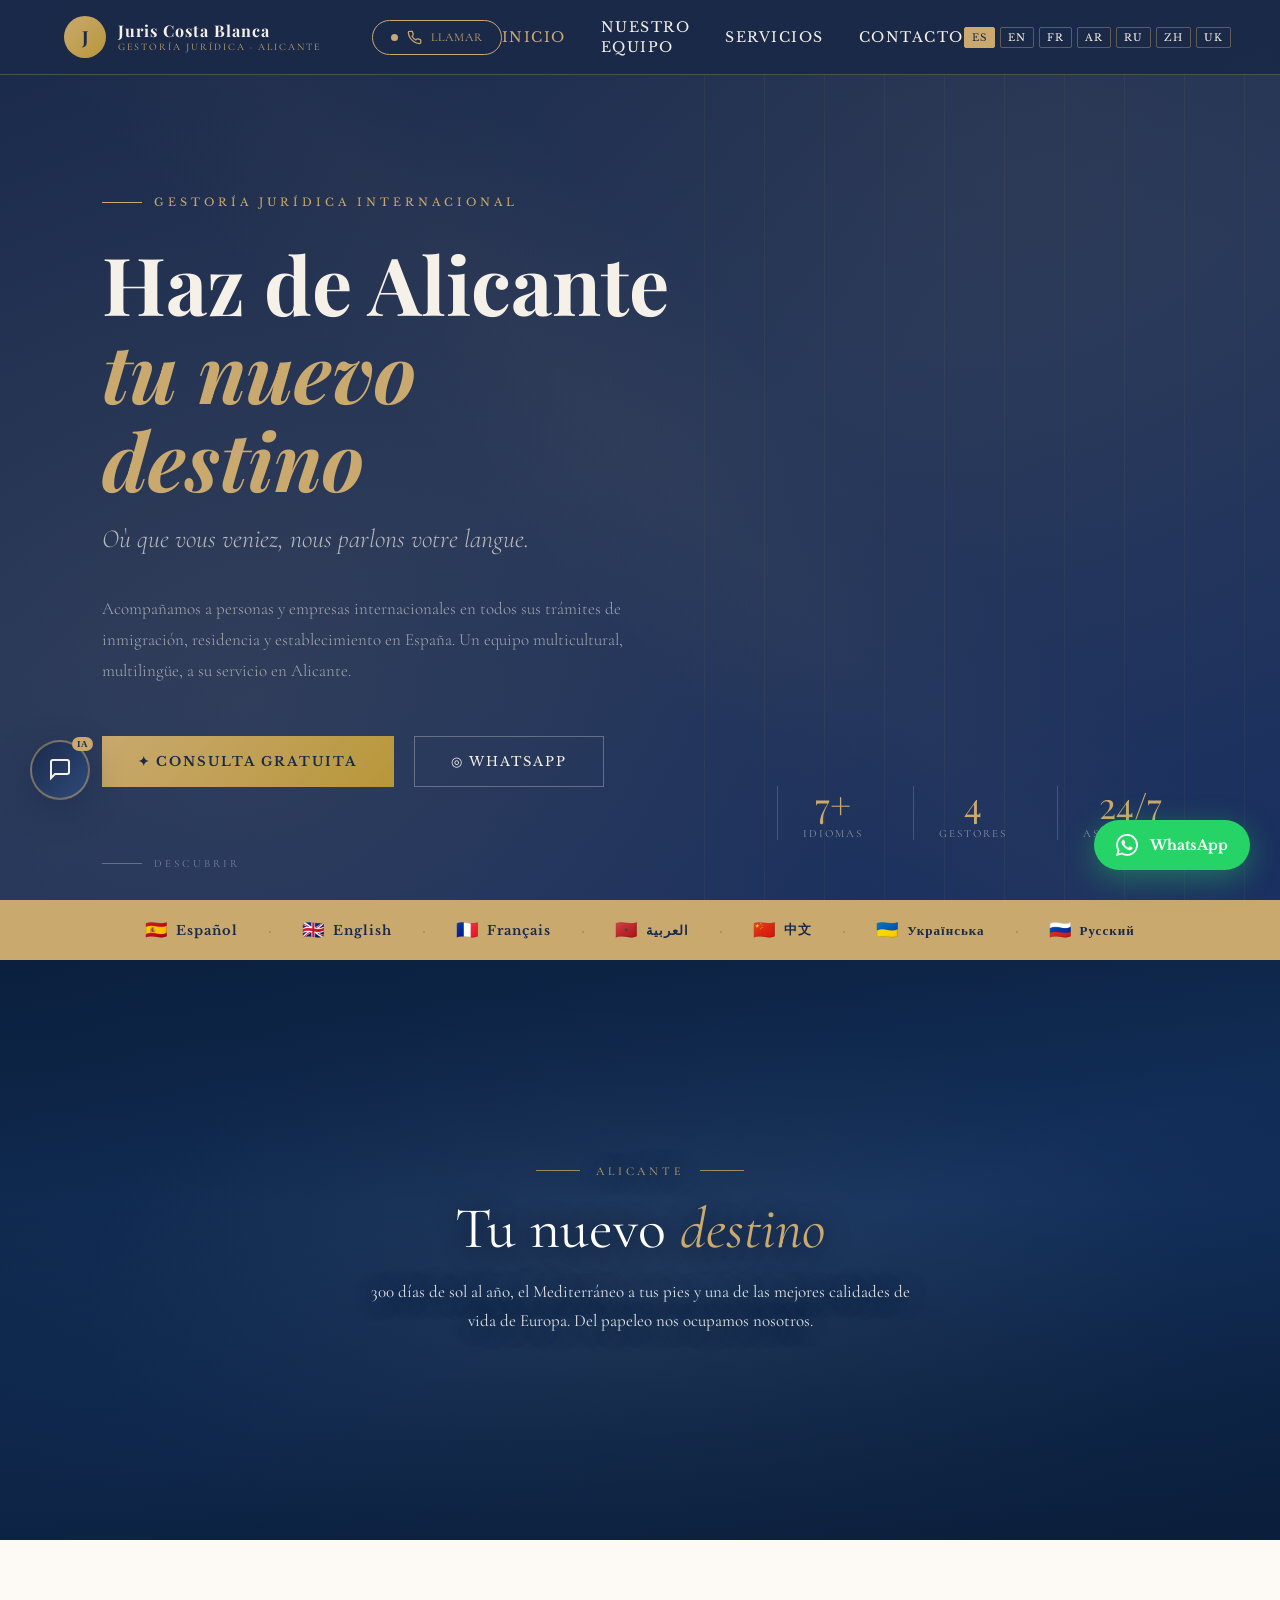
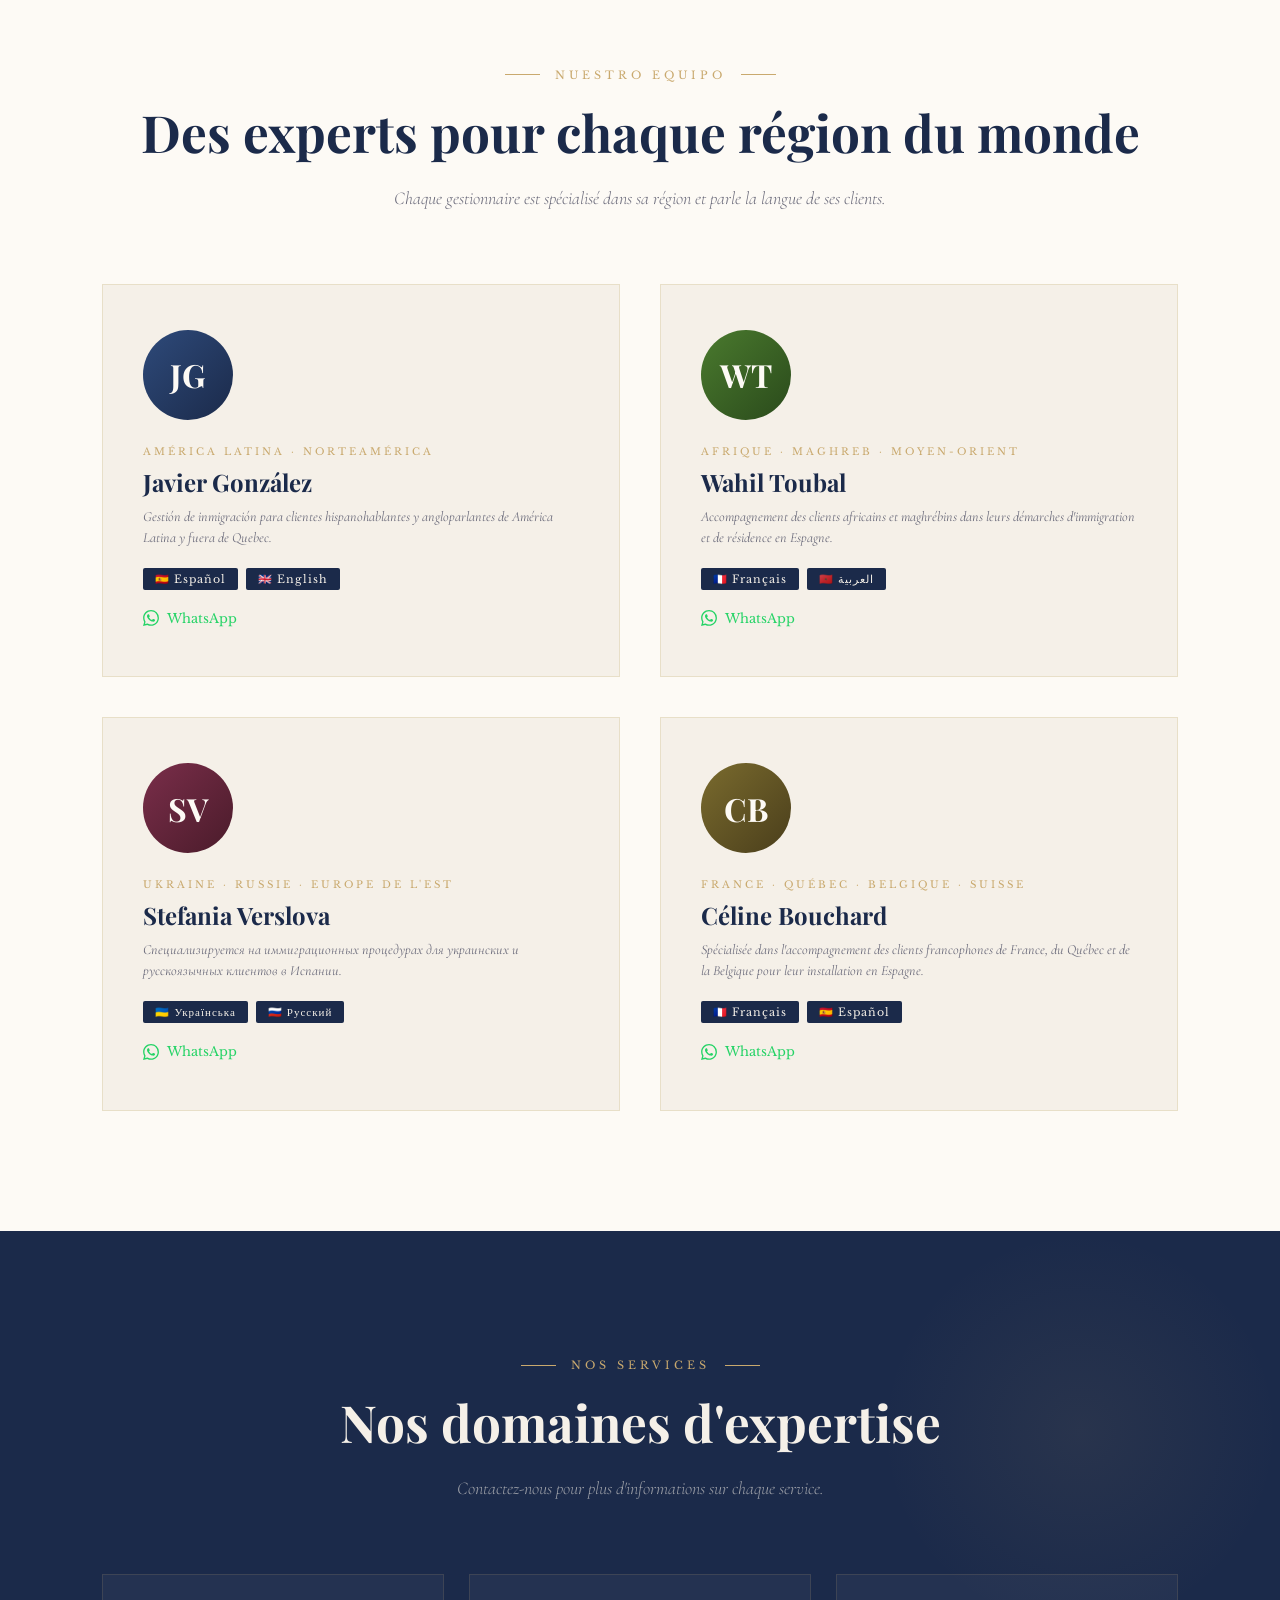
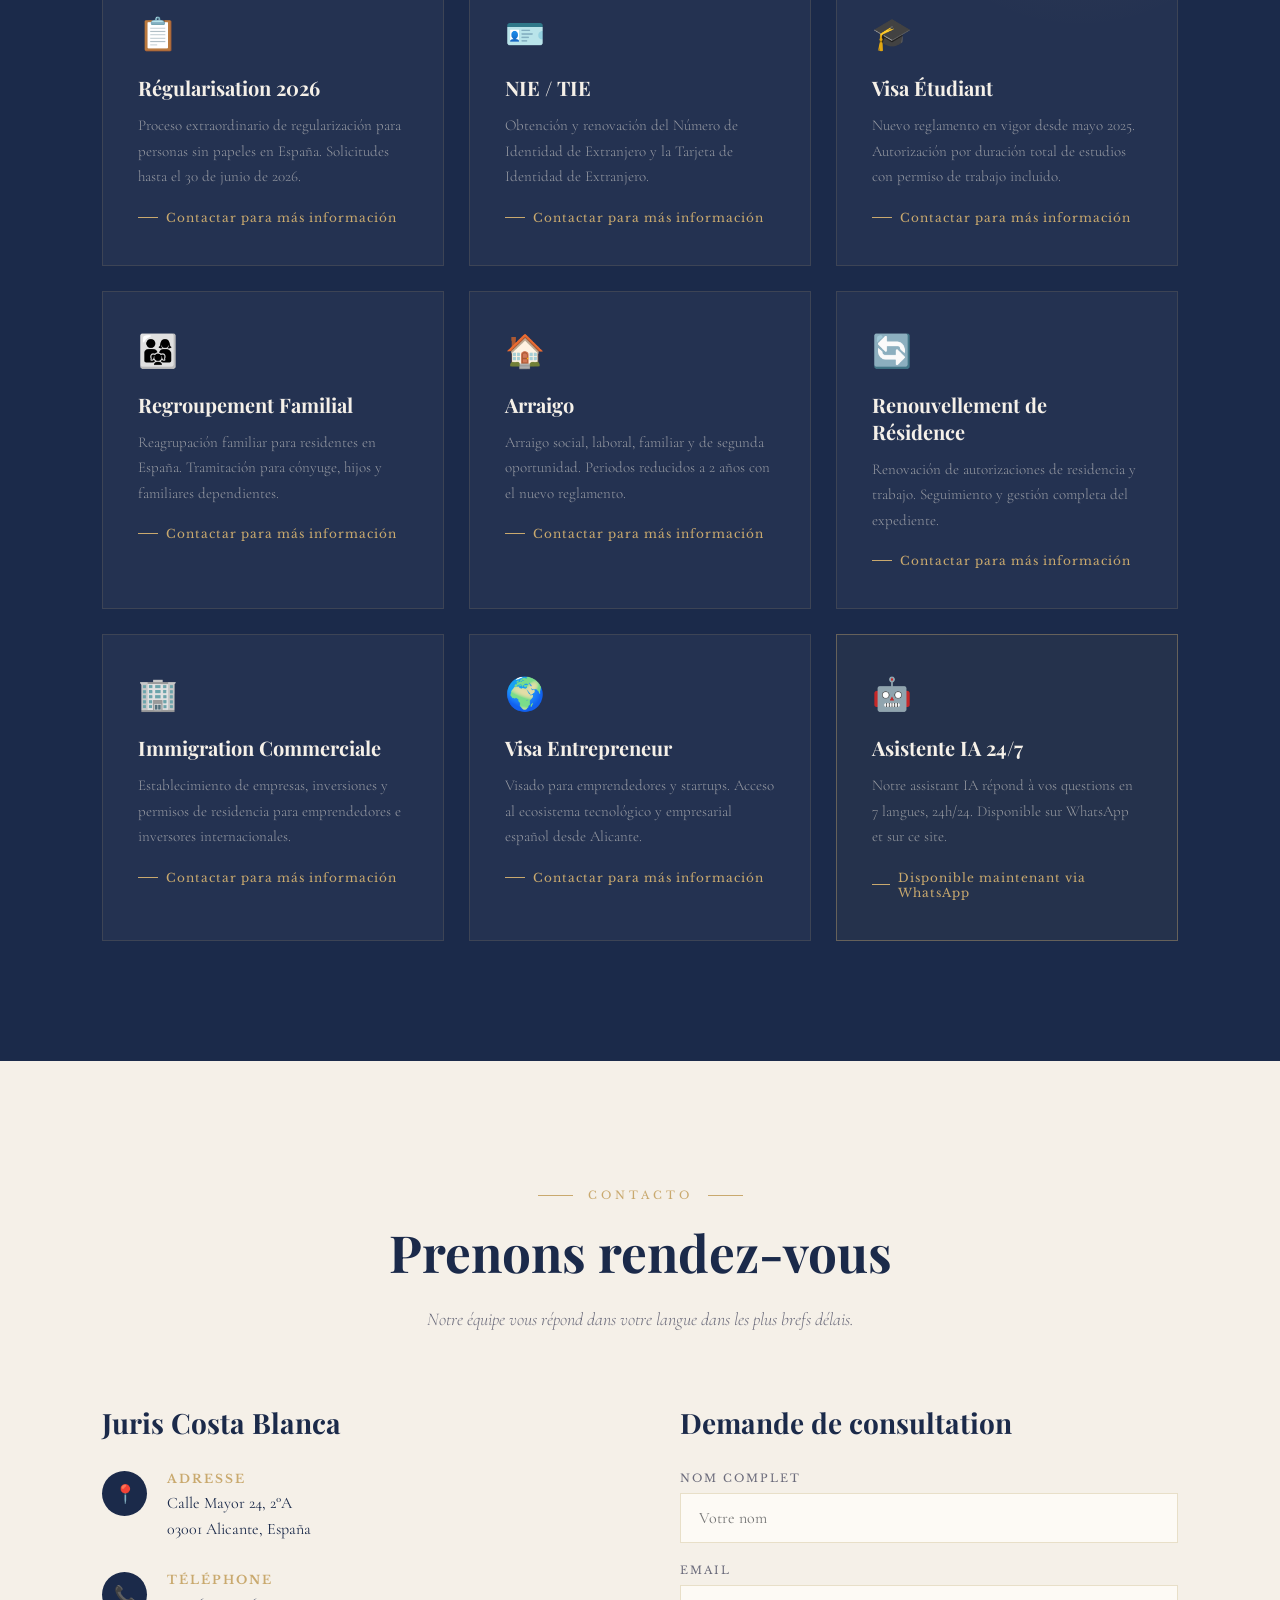
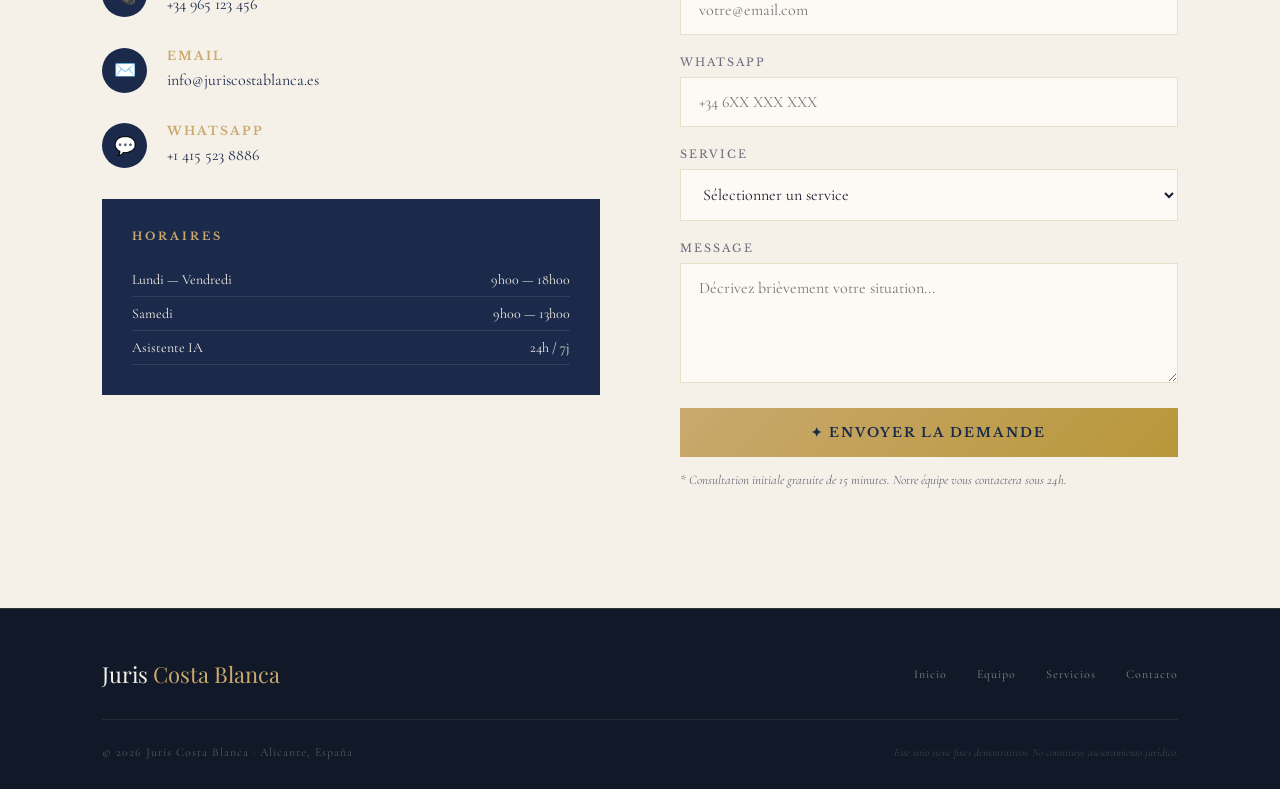
==== commit c0987181: "Update index.html" ====
--- a/index.html
+++ b/index.html
@@ -72,16 +72,17 @@
     }
     .alicante-img{
       position:absolute; inset:0; width:100%; height:100%;
-      object-fit:cover; object-position:center 55%;
+      object-fit:cover; object-position:center 38%;
     }
     .alicante-overlay{
       position:absolute; inset:0;
       background:
-        linear-gradient(to bottom, rgba(10,28,55,.72) 0%, rgba(10,28,55,.36) 45%, rgba(10,28,55,.84) 100%),
-        radial-gradient(ellipse at 50% 55%, rgba(201,169,110,.16) 0%, transparent 65%);
+        linear-gradient(to bottom, rgba(10,28,55,.58) 0%, rgba(10,28,55,.22) 42%, rgba(10,28,55,.74) 100%),
+        radial-gradient(ellipse at 50% 60%, rgba(201,169,110,.12) 0%, transparent 62%);
     }
     .alicante-content{
       position:relative; text-align:center; color:#fff;
+      text-shadow:0 2px 24px rgba(5,15,34,.75);
       padding:0 24px; max-width:720px;
     }
     .alicante-eyebrow{
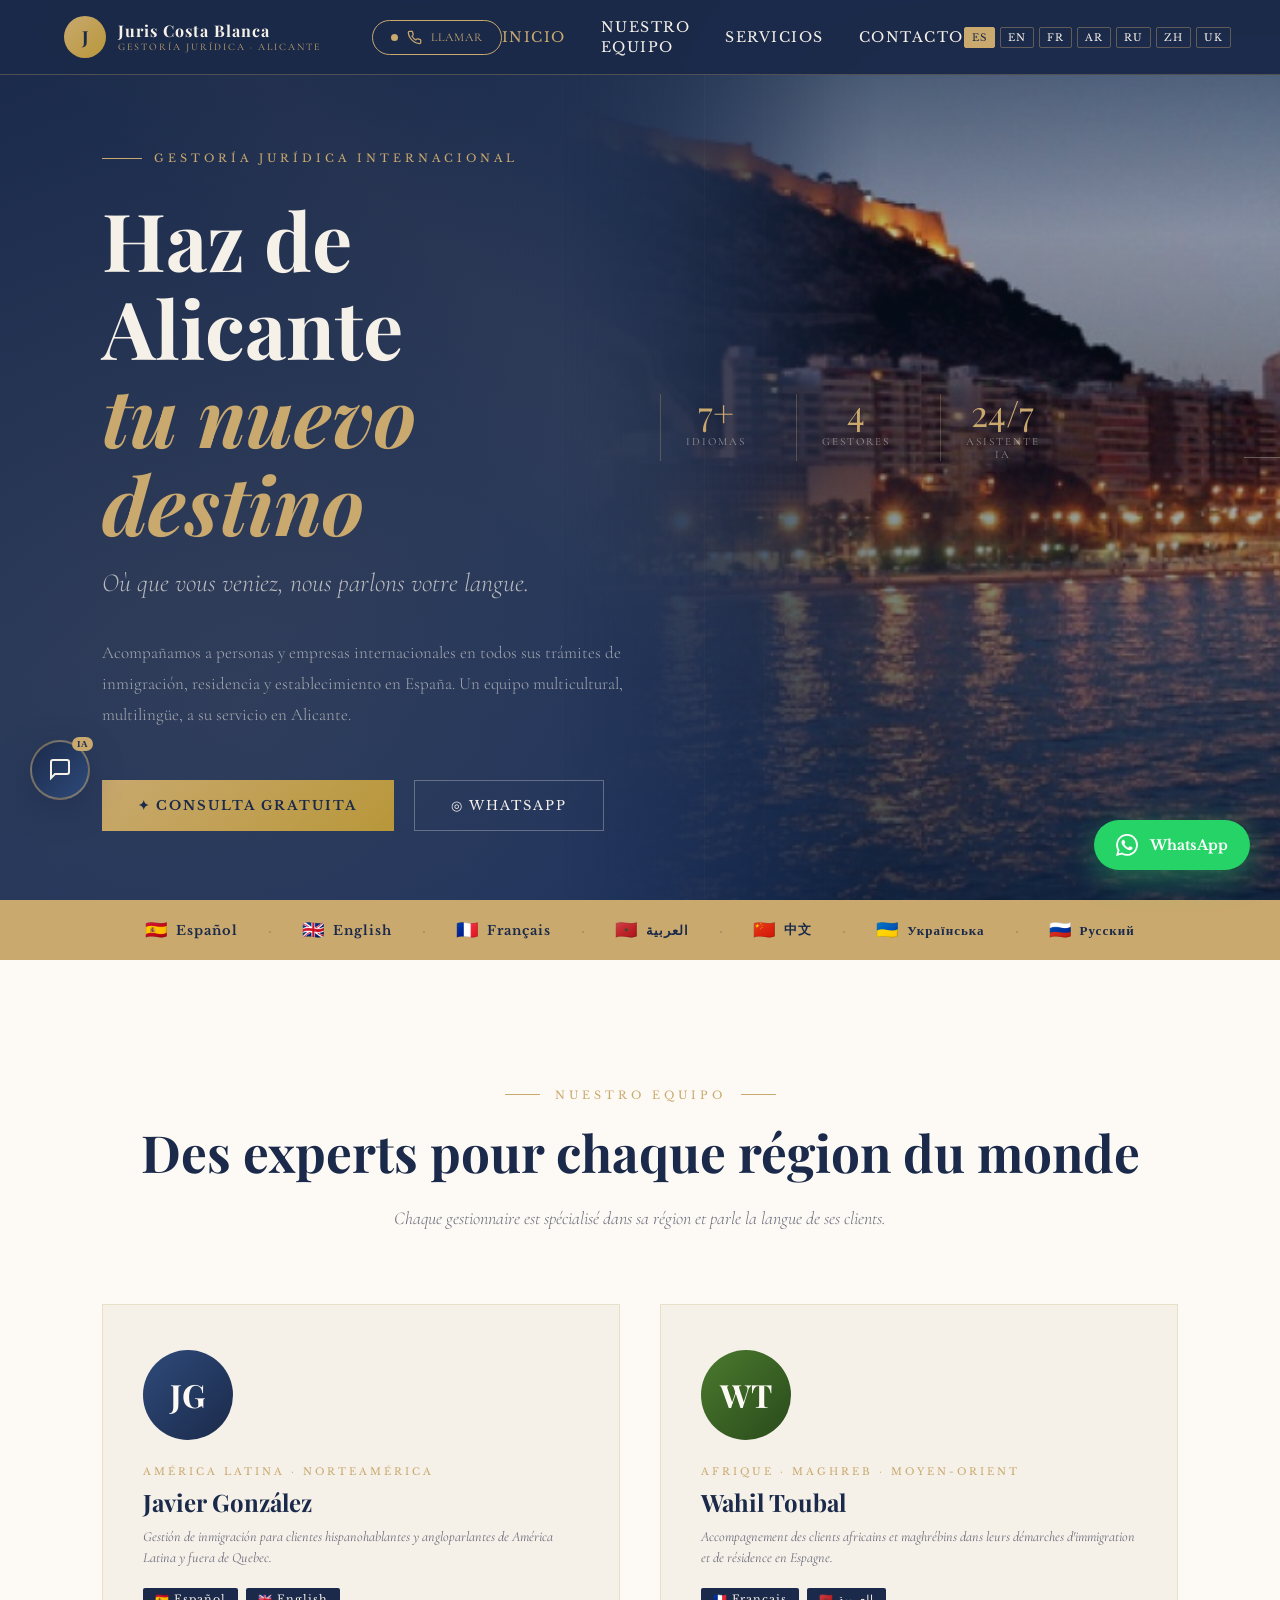
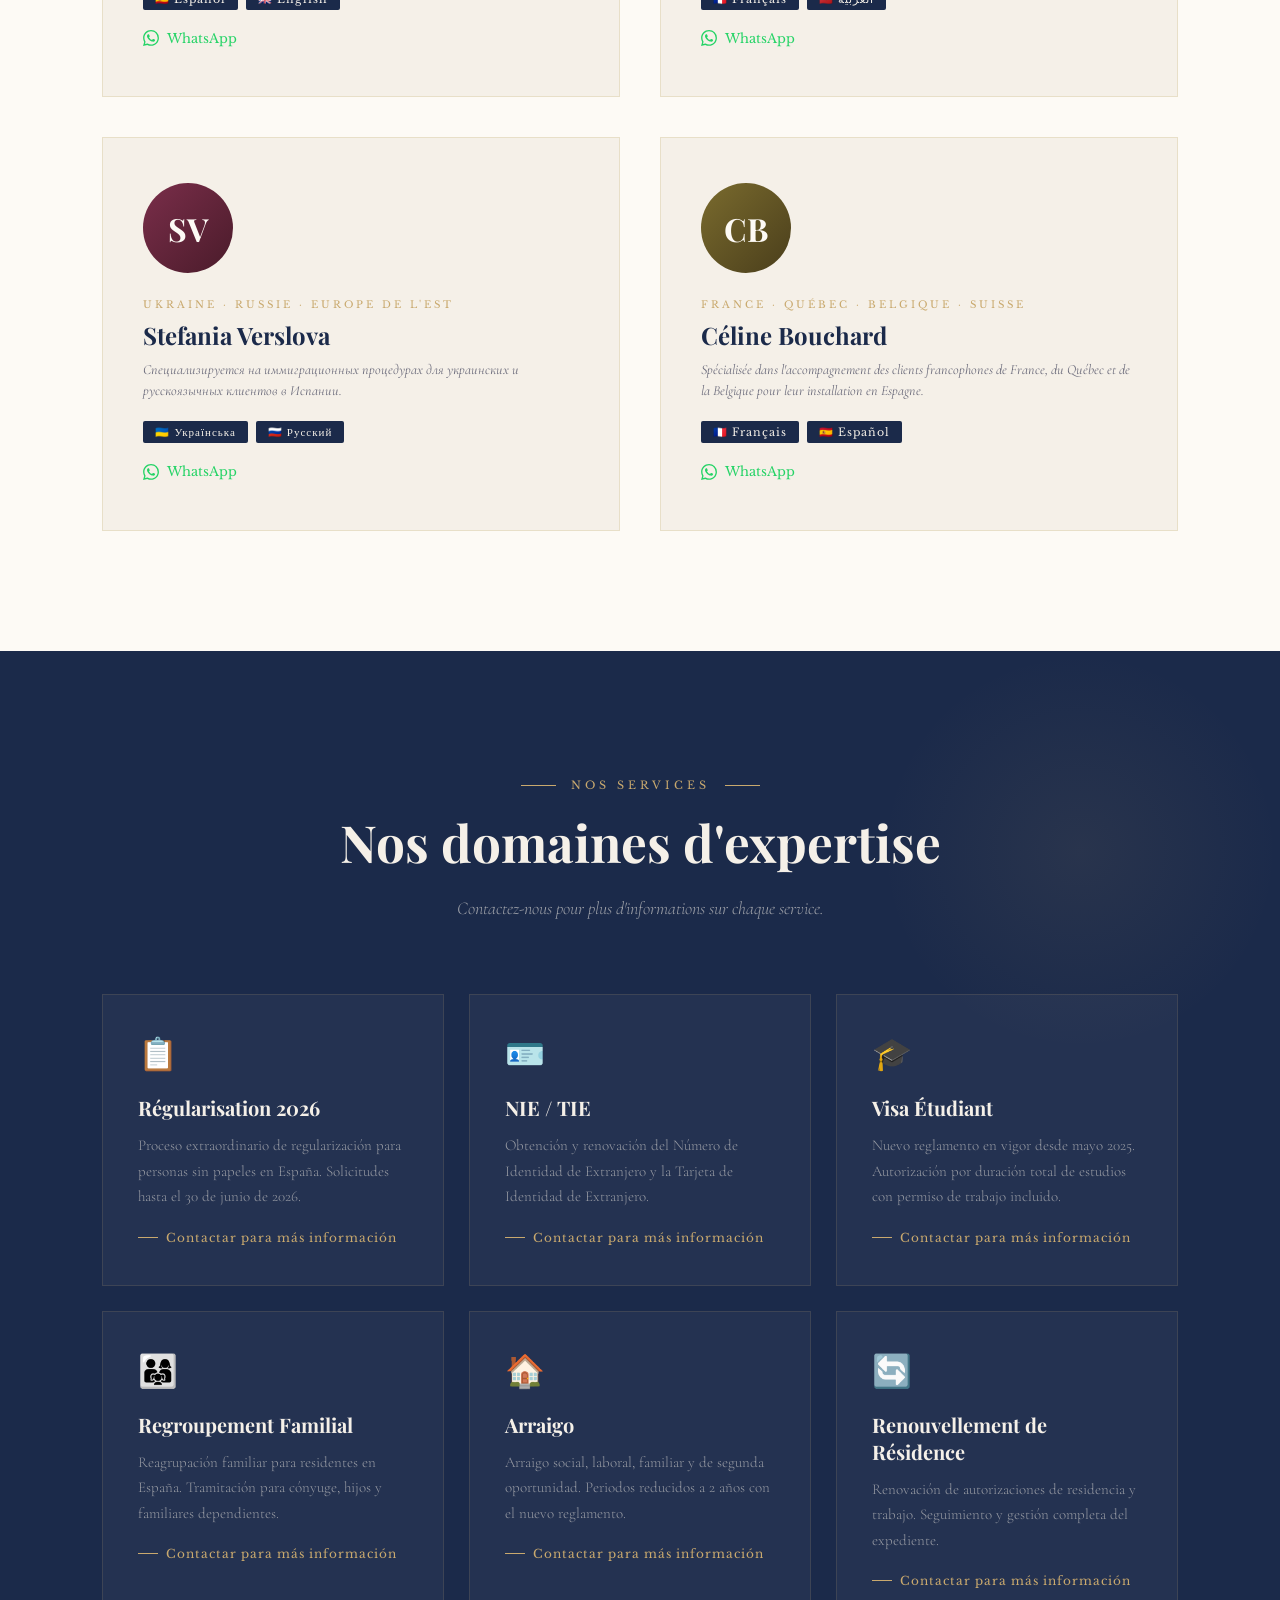
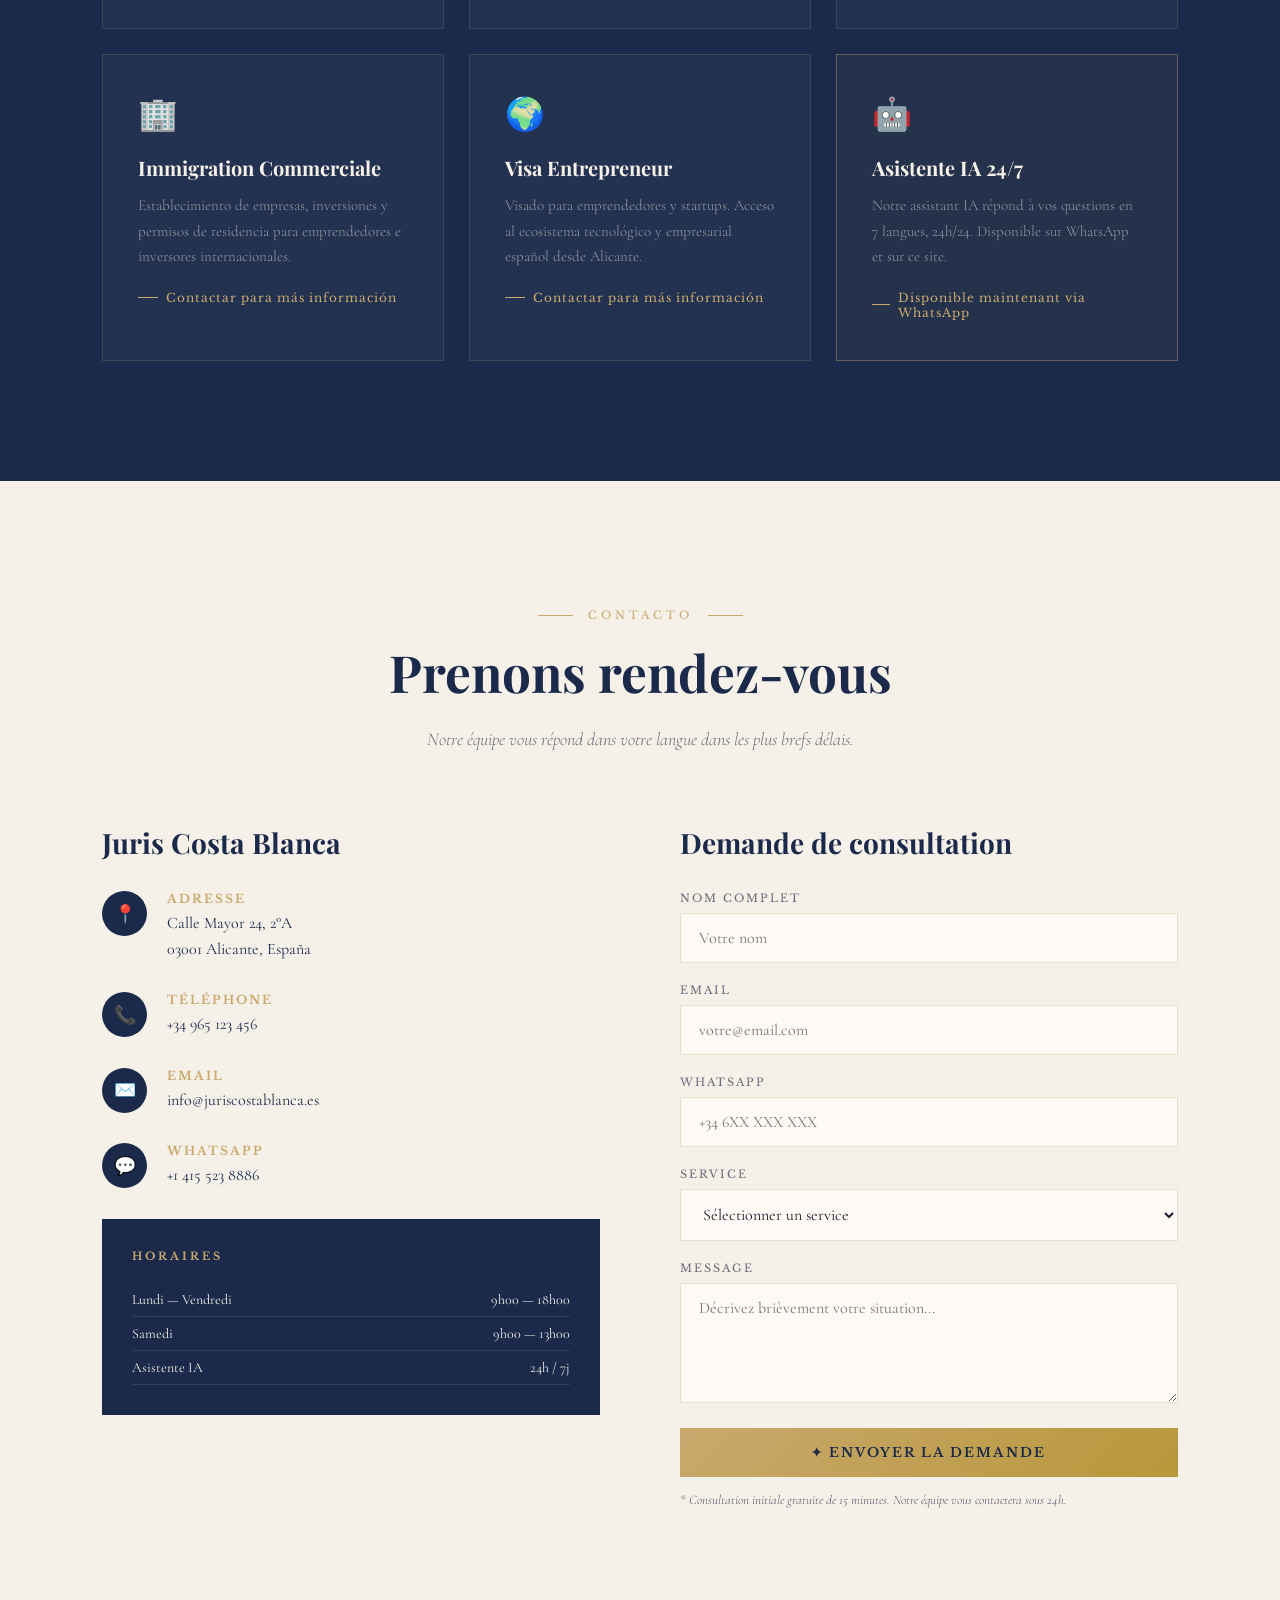
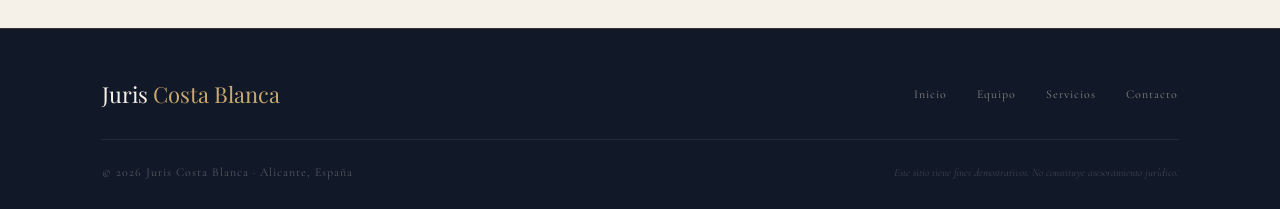
==== commit ec1b2bd4: "Update index.html" ====
--- a/index.html
+++ b/index.html
@@ -41,13 +41,55 @@
       50%    { opacity:.3; transform:scale(.65); }
     }
 
-    /* ---------- Tablette / mobile : plus de chevauchement ---------- */
+    /* ---------- Photo Alicante dans le hero ---------- */
+    #accueil{ position:relative; overflow:hidden; }
+
+    .hero-photo{
+      position:absolute; top:0; right:0; bottom:0;
+      width:min(56%, 1020px);
+      z-index:1; pointer-events:none;
+      background-image:url("assets/alicante-puerto.jpg");
+      background-size:cover;
+      background-position:center 42%;
+      -webkit-mask-image:linear-gradient(to right, transparent 0%, rgba(0,0,0,.3) 16%, #000 44%);
+              mask-image:linear-gradient(to right, transparent 0%, rgba(0,0,0,.3) 16%, #000 44%);
+    }
+    .hero-photo::after{
+      content:""; position:absolute; inset:0;
+      background:
+        linear-gradient(to right,  rgba(13,37,71,.88) 0%, rgba(13,37,71,.30) 38%, rgba(13,37,71,.08) 100%),
+        linear-gradient(to bottom, rgba(10,28,55,.55) 0%, rgba(10,28,55,0) 26%, rgba(10,28,55,.72) 100%);
+    }
+
+    /* le contenu repasse devant la photo */
+    #accueil .hero-content{ position:relative; z-index:2; }
+    #accueil .hero-stats{
+      position:relative; z-index:3;
+      text-shadow:0 2px 18px rgba(5,15,34,.9);
+    }
+    #accueil .hero-scroll{ position:relative; z-index:3; }
+
+    /* ---------- Tablette / mobile ---------- */
     @media (max-width:1100px){
       nav{ flex-wrap:nowrap; gap:10px; }
       .nav-logo-sub{ display:none; }
       .nav-call-label{ display:none; }
       .nav-call-btn{ padding:8px 11px; }
       .nav-left{ gap:16px; }
+    }
+    @media (max-width:900px){
+      /* la photo passe sous le texte, en bandeau bas de hero */
+      .hero-photo{
+        top:auto; bottom:0; left:0; right:0;
+        width:100%; height:40%;
+        background-position:center 45%;
+        -webkit-mask-image:linear-gradient(to bottom, transparent 0%, rgba(0,0,0,.4) 24%, #000 55%);
+                mask-image:linear-gradient(to bottom, transparent 0%, rgba(0,0,0,.4) 24%, #000 55%);
+      }
+      .hero-photo::after{
+        background:
+          linear-gradient(to bottom, rgba(10,28,55,.85) 0%, rgba(10,28,55,.25) 45%, rgba(10,28,55,.8) 100%);
+      }
     }
     @media (max-width:820px){
       .nav-logo-name{ font-size:15px; white-space:nowrap; }
@@ -61,45 +103,7 @@
     @media (max-width:420px){
       .nav-left{ gap:10px; }
       .lang-selector{ max-width:96px; }
-    }
-
-    /* ---------- Bande Alicante ---------- */
-    .alicante-band{
-      position:relative; width:100%;
-      height:clamp(360px, 48vw, 580px);
-      overflow:hidden; display:flex; align-items:center; justify-content:center;
-      background:linear-gradient(160deg,#0d2547 0%,#16386b 55%,#0d2547 100%);
-    }
-    .alicante-img{
-      position:absolute; inset:0; width:100%; height:100%;
-      object-fit:cover; object-position:center 38%;
-    }
-    .alicante-overlay{
-      position:absolute; inset:0;
-      background:
-        linear-gradient(to bottom, rgba(10,28,55,.58) 0%, rgba(10,28,55,.22) 42%, rgba(10,28,55,.74) 100%),
-        radial-gradient(ellipse at 50% 60%, rgba(201,169,110,.12) 0%, transparent 62%);
-    }
-    .alicante-content{
-      position:relative; text-align:center; color:#fff;
-      text-shadow:0 2px 24px rgba(5,15,34,.75);
-      padding:0 24px; max-width:720px;
-    }
-    .alicante-eyebrow{
-      display:flex; align-items:center; justify-content:center; gap:16px;
-      margin-bottom:18px; color:#c9a96e;
-      font-size:12px; letter-spacing:.32em; text-transform:uppercase;
-    }
-    .alicante-line{ width:44px; height:1px; background:#c9a96e; opacity:.75; }
-    .alicante-title{
-      margin:0 0 16px; font-size:clamp(30px, 5.2vw, 58px);
-      font-weight:400; line-height:1.15;
-    }
-    .alicante-title em{ color:#c9a96e; font-style:italic; }
-    .alicante-text{
-      margin:0 auto; max-width:560px;
-      font-size:clamp(14px, 1.6vw, 17px); line-height:1.7;
-      color:rgba(255,255,255,.86);
+      .hero-photo{ height:32%; }
     }
   </style>
 </head>
@@ -154,6 +158,8 @@
   <section id="accueil">
     <div class="hero-bg-pattern"></div>
     <div class="hero-lines"></div>
+    <div class="hero-photo" role="img"
+         aria-label="Puerto de Alicante al anochecer con el castillo de Santa Bárbara"></div>
 
     <div class="hero-content">
       <div class="hero-eyebrow">
@@ -222,26 +228,6 @@
     <div class="langue-item"><span class="langue-flag">🇷🇺</span> Русский</div>
   </div>
 
-  <!-- BANDE ALICANTE -->
-  <section class="alicante-band" id="alicante">
-    <img class="alicante-img" src="assets/alicante-puerto.jpg"
-         alt="Puerto de Alicante al anochecer con el castillo de Santa Bárbara al fondo"
-         loading="lazy" onerror="this.remove()">
-    <div class="alicante-overlay"></div>
-    <div class="alicante-content">
-      <div class="alicante-eyebrow">
-        <span class="alicante-line"></span>
-        <span id="alicanteEyebrow">Alicante</span>
-        <span class="alicante-line"></span>
-      </div>
-      <h2 class="alicante-title" id="alicanteTitle">Tu nuevo <em>destino</em></h2>
-      <p class="alicante-text" id="alicanteText">
-        300 días de sol al año, el Mediterráneo a tus pies y una de las mejores
-        calidades de vida de Europa. Del papeleo nos ocupamos nosotros.
-      </p>
-    </div>
-  </section>
-
   <!-- NOTRE BUREAU -->
   <section id="bureau">
     <div class="section-header reveal">
@@ -588,40 +574,15 @@
       zh:{idle:"致电", wait:"连接中", live:"挂断"}
     };
 
-    const BAND_L = {
-      es:{e:"Alicante", t:"Tu nuevo <em>destino</em>",
-          p:"300 días de sol al año, el Mediterráneo a tus pies y una de las mejores calidades de vida de Europa. Del papeleo nos ocupamos nosotros."},
-      en:{e:"Alicante", t:"Your new <em>destination</em>",
-          p:"300 days of sunshine a year, the Mediterranean at your doorstep and one of the best qualities of life in Europe. Leave the paperwork to us."},
-      fr:{e:"Alicante", t:"Votre nouvelle <em>destination</em>",
-          p:"300 jours de soleil par an, la Méditerranée à vos pieds et l’une des meilleures qualités de vie d’Europe. Les démarches, c’est notre affaire."},
-      ar:{e:"أليكانتي", t:"وجهتك <em>الجديدة</em>",
-          p:"300 يوم مشمس في السنة، والبحر المتوسط أمامك، وواحدة من أفضل مستويات المعيشة في أوروبا. نحن نتولى الإجراءات."},
-      ru:{e:"Аликанте", t:"Ваш новый <em>дом</em>",
-          p:"300 солнечных дней в году, Средиземное море рядом и одно из лучших качеств жизни в Европе. Бумажные дела мы берём на себя."},
-      uk:{e:"Аліканте", t:"Ваш новий <em>дім</em>",
-          p:"300 сонячних днів на рік, Середземне море поруч і одна з найкращих якостей життя в Європі. Документи — наша справа."},
-      zh:{e:"阿利坑特", t:"您的新<em>目的地</em>",
-          p:"每年300天阳光，地中海近在咫尺，享有欧洲最优质的生活之一。手续交给我们。"}
-    };
-
     const btn   = document.getElementById("vapiCallBtn");
     const label = btn.querySelector(".nav-call-label");
-    const bE = document.getElementById("alicanteEyebrow");
-    const bT = document.getElementById("alicanteTitle");
-    const bP = document.getElementById("alicanteText");
     let state = "idle";
 
     const lang = () => (window.currentLang || document.documentElement.lang || "es").slice(0,2);
 
     function paint(){
-      const l = lang();
-      label.textContent = (BTN_L[l] || BTN_L.es)[state];
+      label.textContent = (BTN_L[lang()] || BTN_L.es)[state];
       btn.dataset.state = state;
-      const b = BAND_L[l] || BAND_L.es;
-      if (bE) bE.textContent = b.e;
-      if (bT) bT.innerHTML   = b.t;
-      if (bP) bP.textContent = b.p;
     }
     paint();
 
